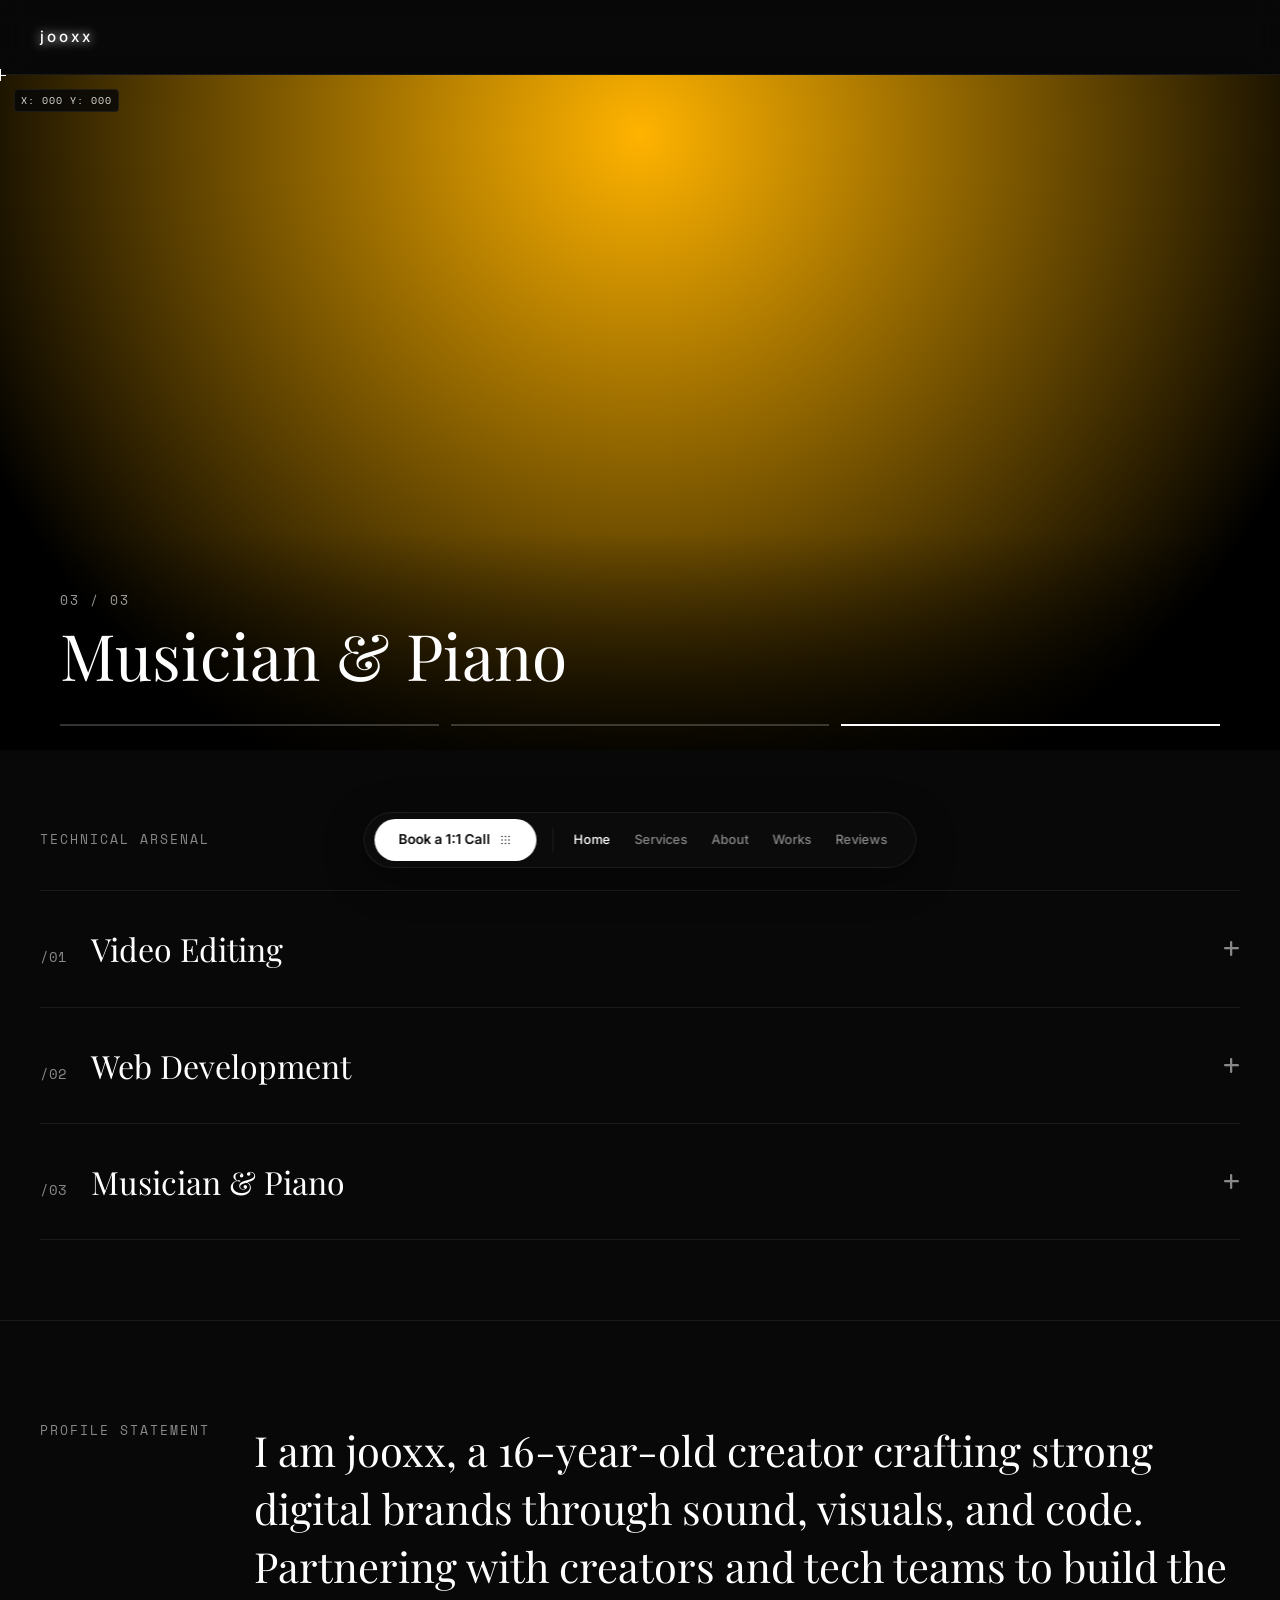
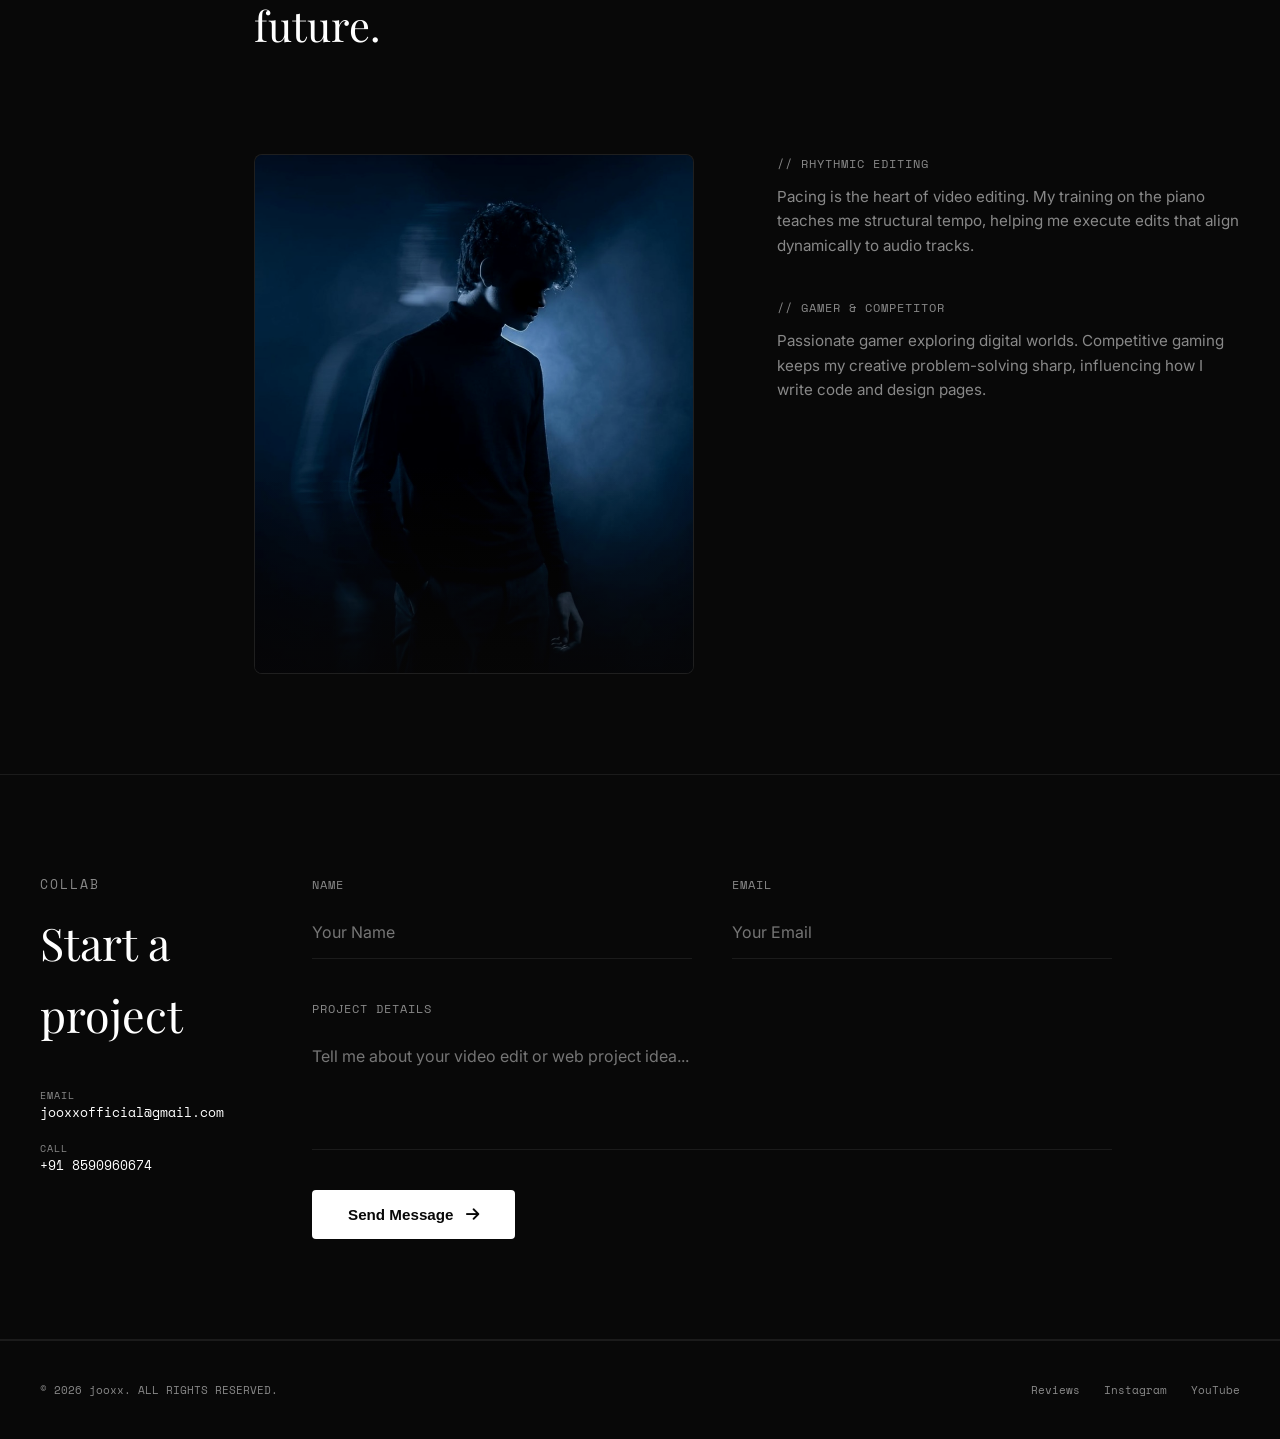
==== index.html @ a8be3b32 "feat: create reviews page with clean editorial typography layout and link it in navigation dock and " ====
<!DOCTYPE html>
<html lang="en">
<head>
    <meta charset="UTF-8">
    <meta name="viewport" content="width=device-width, initial-scale=1.0">
    <title>jooxx — Official Portfolio</title>
    <meta name="description" content="Official portfolio of jooxx, a 16-year-old creator specializing in video editing, website engineering, and classical piano.">
    <!-- Google Fonts: Playfair Display (Serif) & Space Mono (Monospace) & Inter (Sans-Serif) -->
    <link rel="preconnect" href="https://fonts.googleapis.com">
    <link rel="preconnect" href="https://fonts.gstatic.com" crossorigin>
    <link href="https://fonts.googleapis.com/css2?family=Inter:wght@300;400;500;600&family=Playfair+Display:ital,wght@0,400;0,600;1,400&family=Space+Mono:wght@400;700&display=swap" rel="stylesheet">
    <!-- FontAwesome Icons -->
    <link rel="stylesheet" href="https://cdnjs.cloudflare.com/ajax/libs/font-awesome/6.4.0/css/all.min.css">
    <!-- Custom CSS -->
    <link rel="stylesheet" href="style.css">
    <!-- Favicon -->
    <link rel="icon" type="image/jpeg" href="favicon.jpg">
</head>
<body>

    <!-- Minimal Studio Preloader -->
    <div class="preloader" id="preloader">
        <div class="preloader-content">
            <span class="preloader-logo">jooxx</span>
            <div class="preloader-bar"><div class="preloader-bar-fill"></div></div>
            <span class="preloader-meta">SOUND, VISUALS & CODE ©2026</span>
        </div>
    </div>

    <!-- Custom Coordinate Crosshair Cursor -->
    <div class="cursor-crosshair" id="cursor-crosshair"></div>
    <div class="cursor-coords-badge" id="cursor-coords">X: 000 Y: 000</div>

    <!-- Page Transition Overlay -->
    <div class="page-transition-overlay slide-out" id="transition-overlay"></div>

    <!-- Top Minimal Navigation -->
    <header class="studio-header">
        <div class="header-inner">
            <a href="#" class="logo-link">
                <span class="logo-text logo-glow">jooxx</span>
            </a>
        </div>
    </header>

    <!-- Main Editorial Layout -->
    <main class="studio-main">
        
        <section id="hero" class="hero-showcase">
            <!-- Active Slide Track -->
            <div class="slides-container">
                
                <!-- Slide 1 -->
                <div class="slide active" data-slide="0">
                    <div class="slide-visual visual-bg-1"></div>
                    <div class="slide-details">
                        <span class="slide-number">01 / 03</span>
                        <a href="projects/" class="slide-title-link transition-link">
                            <h2 class="slide-title">Video Editing</h2>
                        </a>
                    </div>
                </div>

                <!-- Slide 2 -->
                <div class="slide" data-slide="1">
                    <div class="slide-visual visual-bg-2"></div>
                    <div class="slide-details">
                        <span class="slide-number">02 / 03</span>
                        <a href="projects/" class="slide-title-link transition-link">
                            <h2 class="slide-title">Web Development</h2>
                        </a>
                    </div>
                </div>

                <!-- Slide 3 -->
                <div class="slide" data-slide="2">
                    <div class="slide-visual visual-bg-3"></div>
                    <div class="slide-details">
                        <span class="slide-number">03 / 03</span>
                        <a href="projects/" class="slide-title-link transition-link">
                            <h2 class="slide-title">Musician & Piano</h2>
                        </a>
                    </div>
                </div>

            </div>

            <!-- Slide Progress Indicators (Horizontal Bars at Bottom) -->
            <div class="carousel-indicators">
                <div class="indicator-bar active" data-indicator="0">
                    <div class="progress-fill"></div>
                </div>
                <div class="indicator-bar" data-indicator="1">
                    <div class="progress-fill"></div>
                </div>
                <div class="indicator-bar" data-indicator="2">
                    <div class="progress-fill"></div>
                </div>
            </div>
        </section>

        <!-- Services & Capabilities Section (Outline Grid Style) -->
        <section id="services" class="services-grid-section">
            <div class="grid-container">
                <div class="section-label">Technical Arsenal</div>
                
                <!-- Row 1 -->
                <div class="grid-row" data-expand="video">
                    <div class="row-header">
                        <div class="row-title">
                            <span class="row-index">/01</span>
                            <h3>Video Editing</h3>
                        </div>
                        <span class="row-indicator"><i class="fa-solid fa-plus"></i></span>
                    </div>
                    <div class="row-content">
                        <div class="content-inner">
                            <p class="row-description">Expert editor focusing on cinematic storytelling, visual precision, and fluid flow. With over 1+ years of post-production experience, I have successfully crafted and edited over 50 videos.</p>
                            <div class="tags-row">
                                <span class="service-tag">1+ Year Exp</span>
                                <span class="service-tag">50+ Videos Edited</span>
                                <span class="service-tag">Cinematic Pacing</span>
                                <span class="service-tag">Color Grading</span>
                                <span class="service-tag">Sound FX & Design</span>
                                <span class="service-tag">DaVinci Resolve / Premiere</span>
                            </div>
                        </div>
                    </div>
                </div>

                <!-- Row 2 -->
                <div class="grid-row" data-expand="web">
                    <div class="row-header">
                        <div class="row-title">
                            <span class="row-index">/02</span>
                            <h3>Web Development</h3>
                        </div>
                        <span class="row-indicator"><i class="fa-solid fa-plus"></i></span>
                    </div>
                    <div class="row-content">
                        <div class="content-inner">
                            <p class="row-description">Building responsive, high-performance web applications. I focus on creating clean structures, fluid CSS layouts, and micro-interactions. Deployed 4 active production websites.</p>
                            <div class="tags-row">
                                <span class="service-tag">4 Websites Built</span>
                                <span class="service-tag">Responsive Layouts</span>
                                <span class="service-tag">UI/UX Prototyping</span>
                            </div>
                        </div>
                    </div>
                </div>

                <!-- Row 3 -->
                <div class="grid-row" data-expand="piano">
                    <div class="row-header">
                        <div class="row-title">
                            <span class="row-index">/03</span>
                            <h3>Musician & Piano</h3>
                        </div>
                        <span class="row-indicator"><i class="fa-solid fa-plus"></i></span>
                    </div>
                    <div class="row-content">
                        <div class="content-inner">
                            <p class="row-description">Composer, pianist, and sound designer creating immersive auditory landscapes. I have composed over 8 tracks, exploring how tempo and harmonic intervals shape visual cuts.</p>
                            <div class="tags-row">
                                <span class="service-tag">Pianist</span>
                                <span class="service-tag">8 Tracks Composed</span>
                                <span class="service-tag">Sound Design</span>
                                <span class="service-tag">Harmonic Tempo</span>
                                <span class="service-tag">Rhythmic Flow</span>
                            </div>
                        </div>
                    </div>
                </div>

            </div>
        </section>

        <!-- About Section (Asymmetric Minimal Layout) -->
        <section id="about" class="about-editorial-section">
            <div class="about-container">
                <div class="about-label">Profile Statement</div>
                <div class="about-main-text">
                    <p class="editorial-statement">
                        I am jooxx, a 16-year-old creator crafting strong digital brands through sound, visuals, and code. Partnering with creators and tech teams to build the future.
                    </p>
                </div>
                <div class="about-sub-grid">
                    <div class="sub-col">
                        <div class="about-photo-frame">
                            <div class="about-photo-overlay"></div>
                            <img src="me.jpg" alt="jooxx" class="about-photo">
                        </div>
                    </div>
                    <div class="sub-col about-details-col">
                        <div>
                            <span class="mono-label">// Rhythmic Editing</span>
                            <p>Pacing is the heart of video editing. My training on the piano teaches me structural tempo, helping me execute edits that align dynamically to audio tracks.</p>
                        </div>
                        <div style="margin-top: 40px;">
                            <span class="mono-label">// Gamer & Competitor</span>
                            <p>Passionate gamer exploring digital worlds. Competitive gaming keeps my creative problem-solving sharp, influencing how I write code and design pages.</p>
                        </div>
                    </div>
                </div>
            </div>
        </section>

        <!-- Contact Section -->
        <section id="contact" class="contact-editorial-section">
            <div class="contact-container">
                <div class="contact-header-layout">
                    <span class="contact-label">Collab</span>
                    <h2>Start a project</h2>
                    <div class="contact-meta-list" style="margin-top: 24px; display: flex; flex-direction: column; gap: 16px; font-family: var(--font-mono); font-size: 0.8rem; color: var(--text-muted);">
                        <div>
                            <span style="display: block; font-size: 0.65rem; text-transform: uppercase; letter-spacing: 1px;">Email</span>
                            <a href="mailto:jooxxofficial@gmail.com" class="footer-link" style="color: var(--text-color);">jooxxofficial@gmail.com</a>
                        </div>
                        <div>
                            <span style="display: block; font-size: 0.65rem; text-transform: uppercase; letter-spacing: 1px;">Call</span>
                            <a href="tel:+918590960674" class="footer-link" style="color: var(--text-color);">+91 8590960674</a>
                        </div>
                    </div>
                </div>
                
                <!-- Hidden Iframe to target collab form submit -->
                <iframe name="hidden_collab_iframe" id="hidden_collab_iframe" style="display:none;" onload="if(collab_submitted) { handleCollabSuccess(); }"></iframe>

                <form id="studio-connect-form" 
                      action="https://docs.google.com/forms/d/e/1FAIpQLSfJL3dYq66mVWLz3n3A3taRNccIHS3jzWIvYAByEgkHhkynGw/formResponse" 
                      method="POST" 
                      target="hidden_collab_iframe" 
                      onsubmit="collab_submitted=true;"
                      class="studio-form">
                    <div class="form-grid">
                        <div class="form-group">
                            <label for="user-name" class="mono-label">Name</label>
                            <input type="text" id="user-name" name="entry.1844207338" class="studio-input" placeholder="Your Name" required>
                        </div>
                        <div class="form-group">
                            <label for="user-email" class="mono-label">Email</label>
                            <input type="email" id="user-email" name="entry.685955476" class="studio-input" placeholder="Your Email" required>
                        </div>
                    </div>
                    <div class="form-group margin-top-large">
                        <label for="user-message" class="mono-label">Project Details</label>
                        <textarea id="user-message" name="entry.479589735" class="studio-textarea" placeholder="Tell me about your video edit or web project idea..." required></textarea>
                    </div>
                    
                    <div class="submit-row">
                        <button type="submit" class="btn-studio-submit" id="submit-btn">
                            Send Message <i class="fa-solid fa-arrow-right icon-right"></i>
                        </button>
                        <div class="form-status" id="form-status"></div>
                    </div>
                </form>
            </div>
        </section>

    </main>

    <!-- Floating Bottom Navigation Pill Dock (Desktop) -->
    <div class="floating-dock-container desktop-only">
        <div class="floating-dock">
            <a href="booking/" class="dock-action-btn transition-link group">
                <span class="dock-btn-text">Book a 1:1 Call</span>
                <!-- Interactive Dot Matrix Grid Icon -->
                <svg class="dot-matrix-icon" viewBox="0 0 100 100" fill="none" xmlns="http://www.w3.org/2000/svg">
                    <g id="dot-matrix-group">
                        <rect x="20" y="20" width="10" height="10" rx="5" class="matrix-dot" style="--i:0"></rect>
                        <rect x="45" y="20" width="10" height="10" rx="5" class="matrix-dot" style="--i:1"></rect>
                        <rect x="70" y="20" width="10" height="10" rx="5" class="matrix-dot" style="--i:2"></rect>
                        
                        <rect x="20" y="45" width="10" height="10" rx="5" class="matrix-dot" style="--i:3"></rect>
                        <rect x="45" y="45" width="10" height="10" rx="5" class="matrix-dot" style="--i:4"></rect>
                        <rect x="70" y="45" width="10" height="10" rx="5" class="matrix-dot" style="--i:5"></rect>
                        
                        <rect x="20" y="70" width="10" height="10" rx="5" class="matrix-dot" style="--i:6"></rect>
                        <rect x="45" y="70" width="10" height="10" rx="5" class="matrix-dot" style="--i:7"></rect>
                        <rect x="70" y="70" width="10" height="10" rx="5" class="matrix-dot" style="--i:8"></rect>
                    </g>
                </svg>
            </a>
            <div class="dock-separator"></div>
            <nav class="dock-nav">
                <a href="#hero" class="dock-link active">Home</a>
                <a href="#services" class="dock-link">Services</a>
                <a href="#about" class="dock-link">About</a>
                <a href="projects/" class="dock-link transition-link">Works</a>
                <a href="reviews/" class="dock-link transition-link">Reviews</a>
            </nav>
        </div>
    </div>

    <!-- Floating Bottom Navigation Tab Bar (Mobile) -->
    <div class="mobile-dock-container mobile-only">
        <div class="mobile-dock">
            <a href="#hero" class="mobile-dock-link active">
                <i class="fa-solid fa-house"></i>
                <span>Home</span>
            </a>
            <a href="#services" class="mobile-dock-link">
                <i class="fa-solid fa-briefcase"></i>
                <span>Services</span>
            </a>
            <a href="booking/" class="mobile-dock-action-btn transition-link">
                <div class="action-icon-circle">
                    <i class="fa-solid fa-calendar-check"></i>
                </div>
            </a>
            <a href="#about" class="mobile-dock-link">
                <i class="fa-solid fa-user"></i>
                <span>About</span>
            </a>
            <a href="projects/" class="mobile-dock-link transition-link">
                <i class="fa-solid fa-folder-open"></i>
                <span>Works</span>
            </a>
        </div>
    </div>

    <!-- Studio Footer -->
    <footer class="studio-footer">
        <div class="footer-inner">
            <span class="footer-copy">© 2026 jooxx. ALL RIGHTS RESERVED.</span>
            <div class="footer-links">
                <a href="reviews/" class="footer-link transition-link">Reviews</a>
                <a href="https://www.instagram.com/captain_jooxx" target="_blank" class="footer-link">Instagram</a>
                <a href="https://www.youtube.com/@CaptainJOOXX/featured" target="_blank" class="footer-link">YouTube</a>
            </div>
        </div>
    </footer>

    <!-- Custom JS -->
    <script src="script.js"></script>
</body>
</html>
---- style.css ----
/* ==========================================================================
   Lesse Studio Aesthetic Stylesheet (Minimalist Editorial & Stark Contrast)
   ========================================================================== */

/* Typography & Base Theme Tokens */
:root {
    --bg-color: #080808;
    --text-color: #ffffff;
    --text-muted: #888888;
    --border-color: rgba(255, 255, 255, 0.08);
    --dot-color: #ffffff;
    
    --font-serif: 'Playfair Display', serif;
    --font-mono: 'Space Mono', monospace;
    --font-sans: 'Inter', sans-serif;
    
    --transition-editorial: all 0.8s cubic-bezier(0.16, 1, 0.3, 1);
    --transition-fast: all 0.3s cubic-bezier(0.16, 1, 0.3, 1);
    
    --fill-color: #ffffff;
}

/* Light Theme Variables */
.light-mode {
    --bg-color: #ebebeb;
    --text-color: #121212;
    --text-muted: #666666;
    --border-color: rgba(0, 0, 0, 0.08);
    --dot-color: #121212;
    --fill-color: #121212;
}

/* Reset & Defaults */
* {
    margin: 0;
    padding: 0;
    box-sizing: border-box;
    cursor: none; /* Hide default cursor to enable coordinates cursor */
}

a {
    text-decoration: none;
    color: inherit;
}

html {
    scroll-behavior: smooth;
    font-size: 16px;
    background-color: var(--bg-color);
    color: var(--text-color);
    font-family: var(--font-sans);
    transition: background-color 0.8s cubic-bezier(0.16, 1, 0.3, 1), 
                color 0.8s cubic-bezier(0.16, 1, 0.3, 1);
}

body {
    overflow-x: hidden;
    line-height: 1.6;
}

/* Selection */
::selection {
    background-color: var(--text-color);
    color: var(--bg-color);
}

/* Custom Scrollbar */
::-webkit-scrollbar {
    width: 4px;
}
::-webkit-scrollbar-track {
    background: var(--bg-color);
}
::-webkit-scrollbar-thumb {
    background: var(--text-muted);
}

/* Minimal Preloader */
.preloader {
    position: fixed;
    top: 0;
    left: 0;
    width: 100vw;
    height: 100vh;
    background-color: #080808;
    color: #ffffff;
    z-index: 9999;
    display: flex;
    justify-content: center;
    align-items: center;
    transition: opacity 0.8s cubic-bezier(0.16, 1, 0.3, 1);
}

.preloader.fade-out {
    opacity: 0;
    pointer-events: none;
}

.preloader-content {
    display: flex;
    flex-direction: column;
    align-items: center;
    gap: 16px;
    width: 250px;
}

.preloader-logo {
    font-family: var(--font-sans);
    font-weight: 500;
    letter-spacing: 3px;
    font-size: 0.95rem;
}

.preloader-bar {
    width: 100%;
    height: 1px;
    background: rgba(255, 255, 255, 0.1);
    position: relative;
    overflow: hidden;
}

.preloader-bar-fill {
    position: absolute;
    top: 0;
    left: 0;
    height: 100%;
    width: 0%;
    background-color: #ffffff;
    animation: fillLoader 1.5s forwards cubic-bezier(0.16, 1, 0.3, 1);
}

.preloader-meta {
    font-family: var(--font-mono);
    font-size: 0.65rem;
    color: #555555;
    letter-spacing: 1px;
}

@keyframes fillLoader {
    to { width: 100%; }
}

/* Custom Coordinates Crosshair Cursor */
.cursor-crosshair {
    width: 12px;
    height: 12px;
    position: fixed;
    pointer-events: none;
    z-index: 10000;
    transform: translate(-50%, -50%);
}

.cursor-crosshair::before, .cursor-crosshair::after {
    content: '';
    position: absolute;
    background-color: var(--text-color);
}

.cursor-crosshair::before {
    top: 50%;
    left: 0;
    width: 100%;
    height: 1px;
}

.cursor-crosshair::after {
    left: 50%;
    top: 0;
    height: 100%;
    width: 1px;
}

.cursor-coords-badge {
    position: fixed;
    pointer-events: none;
    z-index: 10000;
    font-family: var(--font-mono);
    font-size: 0.65rem;
    color: var(--text-color);
    letter-spacing: 1px;
    transform: translate(14px, 14px);
    background-color: var(--bg-color);
    padding: 2px 6px;
    border: 1px solid var(--border-color);
    border-radius: 4px;
    opacity: 0.85;
}

/* Page Transition Overlay */
.page-transition-overlay {
    position: fixed;
    top: 0;
    left: 0;
    width: 100vw;
    height: 100vh;
    background-color: #080808;
    z-index: 9999;
    transform: translateY(100%);
    pointer-events: none;
    transition: transform 0.6s cubic-bezier(0.76, 0, 0.24, 1);
}

.page-transition-overlay.active {
    transform: translateY(0);
    pointer-events: auto;
}

.page-transition-overlay.slide-out {
    animation: pageSlideOut 0.8s cubic-bezier(0.76, 0, 0.24, 1) forwards;
}

@keyframes pageSlideOut {
    0% { transform: translateY(0); }
    100% { transform: translateY(-100%); }
}

/* Header Styling */
.studio-header {
    position: fixed;
    top: 0;
    left: 0;
    width: 100%;
    z-index: 500;
    border-bottom: 1px solid var(--border-color);
    background-color: rgba(var(--bg-color), 0.8);
    backdrop-filter: blur(12px);
    -webkit-backdrop-filter: blur(12px);
}

.header-inner {
    max-width: 1400px;
    margin: 0 auto;
    padding: 24px 40px;
    display: flex;
    justify-content: space-between;
    align-items: center;
}

.logo-text {
    font-family: var(--font-sans);
    font-weight: 500;
    letter-spacing: 3px;
    font-size: 0.95rem;
}

.logo-glow {
    color: #ffffff !important;
    text-shadow: 0 0 10px rgba(255, 255, 255, 0.9),
                 0 0 20px rgba(255, 255, 255, 0.4);
    text-transform: lowercase;
}

.header-meta {
    display: flex;
    align-items: center;
    gap: 32px;
    font-family: var(--font-mono);
    font-size: 0.75rem;
    color: var(--text-muted);
}

.theme-toggle-btn {
    background: none;
    border: 1px solid var(--border-color);
    padding: 6px 14px;
    border-radius: 20px;
    color: var(--text-color);
    font-family: var(--font-mono);
    font-size: 0.7rem;
    font-weight: 700;
    letter-spacing: 1px;
    transition: var(--transition-fast);
}

.theme-toggle-btn:hover {
    background-color: var(--text-color);
    color: var(--bg-color);
}

/* Studio Main Layout */
.studio-main {
    width: 100%;
    margin-top: 75px;
}

/* Hero Showcase Carousel */
.hero-showcase {
    width: 100vw;
    height: 75vh;
    position: relative;
    overflow: hidden;
    background-color: #000;
}

.slides-container {
    width: 100%;
    height: 100%;
    position: relative;
}

.slide {
    position: absolute;
    top: 0;
    left: 0;
    width: 100%;
    height: 100%;
    opacity: 0;
    pointer-events: none;
    transition: opacity 1.2s cubic-bezier(0.16, 1, 0.3, 1);
    display: flex;
    flex-direction: column;
    justify-content: flex-end;
}

.slide.active {
    opacity: 1;
    pointer-events: auto;
}

.slide-visual {
    position: absolute;
    top: 0;
    left: 0;
    width: 100%;
    height: 100%;
    background-size: cover;
    background-position: center;
    z-index: 1;
    transition: transform 1.8s cubic-bezier(0.16, 1, 0.3, 1);
}

.slide.active .slide-visual {
    transform: scale(1.03);
}

/* Mesh Gradients mimicking high-end editor pages */
.visual-bg-1 { background: radial-gradient(circle at 80% 20%, #4c00ff 0%, #000000 80%), radial-gradient(circle at 20% 80%, #ff0055 0%, #000000 70%); }
.visual-bg-2 { background: radial-gradient(circle at 10% 10%, #00d2ff 0%, #000000 75%), radial-gradient(circle at 90% 90%, #000428 0%, #000000 80%); }
.visual-bg-3 { background: radial-gradient(circle at 50% 10%, #ffb300 0%, #000000 80%), radial-gradient(circle at 80% 80%, #6e0000 0%, #000000 70%); }

.slide-details {
    position: relative;
    z-index: 5;
    padding: 60px;
    background: linear-gradient(to top, rgba(0,0,0,0.8) 0%, transparent 100%);
    width: 100%;
}

.slide-number {
    font-family: var(--font-mono);
    font-size: 0.8rem;
    color: rgba(255, 255, 255, 0.6);
    letter-spacing: 2px;
    display: block;
    margin-bottom: 8px;
}

.slide-title {
    font-family: var(--font-serif);
    font-size: 4rem;
    font-weight: 400;
    color: #ffffff;
    line-height: 1.1;
    display: inline-block;
    transition: transform 0.4s cubic-bezier(0.16, 1, 0.3, 1);
}

.slide-title-link:hover .slide-title {
    transform: translateX(12px);
}

/* Carousel Indicator Bars */
.carousel-indicators {
    position: absolute;
    bottom: 24px;
    left: 60px;
    right: 60px;
    z-index: 10;
    display: flex;
    gap: 12px;
}

.indicator-bar {
    flex: 1;
    height: 2px;
    background-color: rgba(255, 255, 255, 0.2);
    position: relative;
    overflow: hidden;
}

.indicator-bar .progress-fill {
    position: absolute;
    top: 0;
    left: 0;
    height: 100%;
    width: 0%;
    background-color: #ffffff;
}

.indicator-bar.active .progress-fill {
    animation: indicatorFill 7s linear forwards;
}

@keyframes indicatorFill {
    from { width: 0%; }
    to { width: 100%; }
}

/* Outlined Services Grid */
.services-grid-section {
    border-bottom: 1px solid var(--border-color);
}

.grid-container {
    max-width: 1400px;
    margin: 0 auto;
    padding: 80px 40px;
}

.section-label {
    font-family: var(--font-mono);
    font-size: 0.8rem;
    text-transform: uppercase;
    color: var(--text-muted);
    letter-spacing: 2px;
    margin-bottom: 40px;
}

.grid-row {
    border-top: 1px solid var(--border-color);
    transition: var(--transition-editorial);
}

.grid-row:last-child {
    border-bottom: 1px solid var(--border-color);
}

.row-header {
    display: flex;
    justify-content: space-between;
    align-items: center;
    padding: 32px 0;
}

.row-title {
    display: flex;
    align-items: baseline;
    gap: 24px;
}

.row-index {
    font-family: var(--font-mono);
    font-size: 0.85rem;
    color: var(--text-muted);
}

.grid-row h3 {
    font-family: var(--font-serif);
    font-size: 2rem;
    font-weight: 400;
}

.row-indicator {
    font-size: 1.15rem;
    color: var(--text-muted);
    transition: var(--transition-fast);
}

.grid-row.expanded .row-indicator {
    transform: rotate(45deg);
}

/* Collapsible Row Content */
.row-content {
    max-height: 0px;
    overflow: hidden;
    opacity: 0;
    transition: max-height 0.6s cubic-bezier(0.76, 0, 0.24, 1), opacity 0.6s cubic-bezier(0.76, 0, 0.24, 1);
}

.grid-row.expanded .row-content {
    opacity: 1;
}

.content-inner {
    padding-bottom: 36px;
    padding-left: 56px;
    display: flex;
    flex-direction: column;
    gap: 20px;
    max-width: 800px;
}

.row-description {
    font-size: 1.05rem;
    color: var(--text-muted);
    line-height: 1.6;
}

.tags-row {
    display: flex;
    flex-wrap: wrap;
    gap: 12px;
}

.service-tag {
    background-color: var(--border-color);
    border: 1px solid var(--border-color);
    padding: 6px 14px;
    border-radius: 20px;
    font-size: 0.8rem;
    font-weight: 500;
    color: var(--text-color);
}

/* About Editorial Section */
.about-editorial-section {
    border-bottom: 1px solid var(--border-color);
    background-color: rgba(var(--bg-color), 0.5);
}

.about-container {
    max-width: 1400px;
    margin: 0 auto;
    padding: 100px 40px;
    display: grid;
    grid-template-columns: 0.3fr 1.7fr;
    gap: 40px;
}

.about-label {
    font-family: var(--font-mono);
    font-size: 0.8rem;
    text-transform: uppercase;
    color: var(--text-muted);
    letter-spacing: 2px;
}

.about-main-text {
    grid-column: 2;
}

.editorial-statement {
    font-family: var(--font-serif);
    font-size: 2.6rem;
    line-height: 1.4;
    color: var(--text-color);
    margin-bottom: 60px;
    max-width: 1000px;
}

.about-sub-grid {
    grid-column: 2;
    display: grid;
    grid-template-columns: 1fr 1fr;
    gap: 60px;
}

.mono-label {
    font-family: var(--font-mono);
    font-size: 0.75rem;
    color: var(--text-muted);
    display: block;
    margin-bottom: 12px;
    text-transform: uppercase;
    letter-spacing: 1px;
}

.sub-col p {
    color: var(--text-muted);
    font-size: 0.95rem;
    line-height: 1.6;
}

/* About Photo Styling */
.about-photo-frame {
    position: relative;
    width: 100%;
    max-width: 440px;
    height: 520px;
    border: 1px solid var(--border-color);
    border-radius: 8px;
    overflow: hidden;
    background-color: #0c0c0c;
    transition: var(--transition-editorial);
}

.about-photo-frame:hover {
    border-color: var(--text-color);
}

.about-photo {
    width: 100%;
    height: 100%;
    object-fit: cover;
    object-position: center;
    filter: brightness(0.85) contrast(1.05) saturate(0.95);
    transition: transform 1.2s cubic-bezier(0.16, 1, 0.3, 1), filter 1.2s cubic-bezier(0.16, 1, 0.3, 1);
}

.about-photo-frame:hover .about-photo {
    transform: scale(1.03);
    filter: brightness(1) contrast(1.1) saturate(1.05);
}

.about-photo-overlay {
    position: absolute;
    top: 0;
    left: 0;
    width: 100%;
    height: 100%;
    background: linear-gradient(to top, rgba(8, 8, 8, 0.7) 0%, transparent 40%);
    pointer-events: none;
    z-index: 2;
}

/* Contact Editorial Section */
.contact-editorial-section {
    border-bottom: 1px solid var(--border-color);
}

.contact-container {
    max-width: 1400px;
    margin: 0 auto;
    padding: 100px 40px;
    display: grid;
    grid-template-columns: 0.4fr 1.6fr;
    gap: 40px;
}

.contact-header-layout {
    display: flex;
    flex-direction: column;
    gap: 12px;
}

.contact-label {
    font-family: var(--font-mono);
    font-size: 0.8rem;
    text-transform: uppercase;
    color: var(--text-muted);
    letter-spacing: 2px;
}

.contact-header-layout h2 {
    font-family: var(--font-serif);
    font-size: 2.8rem;
    font-weight: 400;
}

.studio-form {
    grid-column: 2;
    max-width: 800px;
    width: 100%;
}

.form-grid {
    display: grid;
    grid-template-columns: 1fr 1fr;
    gap: 40px;
}

.form-group {
    display: flex;
    flex-direction: column;
}

.margin-top-large {
    margin-top: 40px;
}

.studio-input, .studio-textarea {
    background: none;
    border: none;
    border-bottom: 1px solid var(--border-color);
    padding: 16px 0;
    color: var(--text-color);
    font-family: var(--font-sans);
    font-size: 1rem;
    transition: var(--transition-fast);
}

.studio-input:focus, .studio-textarea:focus {
    outline: none;
    border-bottom-color: var(--text-color);
}

.studio-textarea {
    min-height: 120px;
    resize: none;
}

.submit-row {
    margin-top: 40px;
    display: flex;
    align-items: center;
    gap: 24px;
}

.btn-studio-submit {
    background: var(--text-color);
    color: var(--bg-color);
    border: none;
    padding: 16px 36px;
    font-size: 0.95rem;
    font-weight: 600;
    border-radius: 4px;
    display: inline-flex;
    align-items: center;
    gap: 12px;
    transition: var(--transition-fast);
}

.btn-studio-submit:hover {
    opacity: 0.85;
}

.form-status {
    font-family: var(--font-mono);
    font-size: 0.75rem;
    font-weight: 600;
}

.form-status.success { color: var(--text-color); }
.form-status.error { color: var(--text-muted); }

/* Floating Bottom Navigation Pill Dock */
.floating-dock-container {
    position: fixed;
    bottom: 32px;
    left: 50%;
    transform: translateX(-50%);
    z-index: 1000;
}

.floating-dock {
    background-color: rgba(18, 18, 18, 0.4);
    border: 1px solid rgba(255, 255, 255, 0.08);
    backdrop-filter: blur(20px);
    -webkit-backdrop-filter: blur(20px);
    border-radius: 40px;
    padding: 6px 10px;
    display: flex;
    align-items: center;
    gap: 16px;
    box-shadow: 0 10px 40px rgba(0, 0, 0, 0.4);
    transition: var(--transition-editorial);
}

.light-mode .floating-dock {
    background-color: rgba(235, 235, 235, 0.4);
    border-color: rgba(0, 0, 0, 0.08);
    box-shadow: 0 10px 40px rgba(0, 0, 0, 0.08);
}

.dock-action-btn {
    background-color: var(--text-color);
    color: var(--bg-color);
    padding: 10px 24px;
    border-radius: 30px;
    font-size: 0.85rem;
    font-weight: 600;
    display: flex;
    align-items: center;
    gap: 8px;
    transition: var(--transition-fast);
}

.dock-action-btn:hover {
    transform: scale(1.02);
}

.dot-matrix-icon {
    width: 14px;
    height: 14px;
    transition: transform 0.4s ease;
}

.dock-action-btn:hover .dot-matrix-icon {
    transform: translateX(2px);
}

.matrix-dot {
    fill: var(--bg-color);
    transition: transform 0.3s ease;
}

.dock-separator {
    width: 1px;
    height: 24px;
    background-color: var(--border-color);
}

.dock-nav {
    display: flex;
    gap: 16px;
    padding-right: 14px;
}

.dock-link {
    font-size: 0.8rem;
    font-weight: 500;
    color: var(--text-muted);
    padding: 8px 4px;
}

.dock-link:hover, .dock-link.active {
    color: var(--text-color);
}

/* Mobile/Desktop display targets */
.mobile-only {
    display: none !important;
}

.desktop-only {
    display: block !important;
}

@media (max-width: 768px) {
    .desktop-only {
        display: none !important;
    }
    
    .mobile-only {
        display: block !important;
    }
}

/* Mobile Bottom Navigation Tab Bar */
.mobile-dock-container {
    position: fixed;
    bottom: 24px;
    left: 50%;
    transform: translateX(-50%);
    width: calc(100% - 32px);
    max-width: 440px;
    z-index: 1000;
}

.mobile-dock {
    display: flex;
    justify-content: space-between;
    align-items: center;
    background-color: rgba(10, 10, 10, 0.45);
    backdrop-filter: blur(25px);
    -webkit-backdrop-filter: blur(25px);
    border: 1px solid rgba(255, 255, 255, 0.08);
    border-radius: 40px;
    padding: 8px 16px;
    box-shadow: 0 10px 30px rgba(0, 0, 0, 0.6);
}

.mobile-dock-link {
    display: flex;
    flex-direction: column;
    align-items: center;
    gap: 4px;
    color: var(--text-muted);
    text-decoration: none;
    font-size: 0.6rem;
    font-family: var(--font-mono);
    text-transform: uppercase;
    letter-spacing: 0.5px;
    transition: var(--transition-fast);
    flex: 1;
}

.mobile-dock-link i {
    font-size: 1.1rem;
}

.mobile-dock-link:hover, .mobile-dock-link.active {
    color: var(--text-color);
}

.mobile-dock-action-btn {
    display: flex;
    justify-content: center;
    align-items: center;
    flex: 1;
    text-decoration: none;
}

.action-icon-circle {
    width: 44px;
    height: 44px;
    background-color: var(--text-color);
    color: var(--bg-color);
    border-radius: 50%;
    display: flex;
    justify-content: center;
    align-items: center;
    font-size: 1.15rem;
    box-shadow: 0 0 12px rgba(255, 255, 255, 0.2);
    transition: var(--transition-fast);
}

.mobile-dock-action-btn:hover .action-icon-circle {
    transform: scale(1.06);
    box-shadow: 0 0 15px rgba(255, 255, 255, 0.3);
}

/* Studio Footer */
.studio-footer {
    border-top: 1px solid var(--border-color);
}

.footer-inner {
    max-width: 1400px;
    margin: 0 auto;
    padding: 40px;
    display: flex;
    justify-content: space-between;
    align-items: center;
    font-family: var(--font-mono);
    font-size: 0.7rem;
    color: var(--text-muted);
}

.footer-links {
    display: flex;
    gap: 24px;
}

.footer-link:hover {
    color: var(--text-color);
}

/* ==========================================================================
   Responsive Editorial Media Queries
   ========================================================================== */

@media (max-width: 1024px) {
    .about-container, .contact-container {
        grid-template-columns: 1fr;
        gap: 20px;
    }
    
    .about-main-text, .about-sub-grid, .studio-form {
        grid-column: 1;
    }
    
    .editorial-statement {
        font-size: 2rem;
    }
    
    .slide-title {
        font-size: 3rem;
    }
}

@media (max-width: 768px) {
    .header-inner {
        padding: 20px 24px;
    }
    
    .grid-container, .about-container, .contact-container, .footer-inner {
        padding: 60px 24px;
    }
    
    /* Hero Showcase mobile sizing */
    .hero-showcase {
        height: 60vh !important;
    }
    
    .slide-details {
        padding: 24px 20px 100px 20px;
    }
    
    .slide-title {
        font-size: 2.2rem;
    }
    
    /* Sit indicators above the floating mobile dock */
    .carousel-indicators {
        left: 20px;
        right: 20px;
        bottom: 90px;
    }
    
    .grid-row h3 {
        font-size: 1.5rem;
    }
    
    .content-inner {
        padding-left: 20px;
    }
    
    /* Form fields mobile polish */
    .form-grid {
        grid-template-columns: 1fr;
        gap: 24px;
    }
    
    .studio-input, .studio-textarea {
        font-size: 16px !important; /* Prevents auto-zoom on iOS Safari */
    }
    
    .submit-row {
        width: 100%;
        margin-top: 30px;
    }
    
    .btn-studio-submit {
        width: 100%;
        justify-content: center;
    }
    
    /* Profile details alignment */
    .about-sub-grid {
        grid-template-columns: 1fr;
        gap: 40px;
    }
    
    .about-photo-frame {
        height: 420px;
        max-width: 100%;
    }
    
    .about-details-col {
        margin-top: 10px;
    }
    
    .editorial-statement {
        font-size: 1.8rem;
        line-height: 1.4;
        margin-bottom: 40px;
    }
    
    .cursor-crosshair, .cursor-coords-badge {
        display: none !important;
    }
    
    * {
        cursor: auto !important;
    }
}
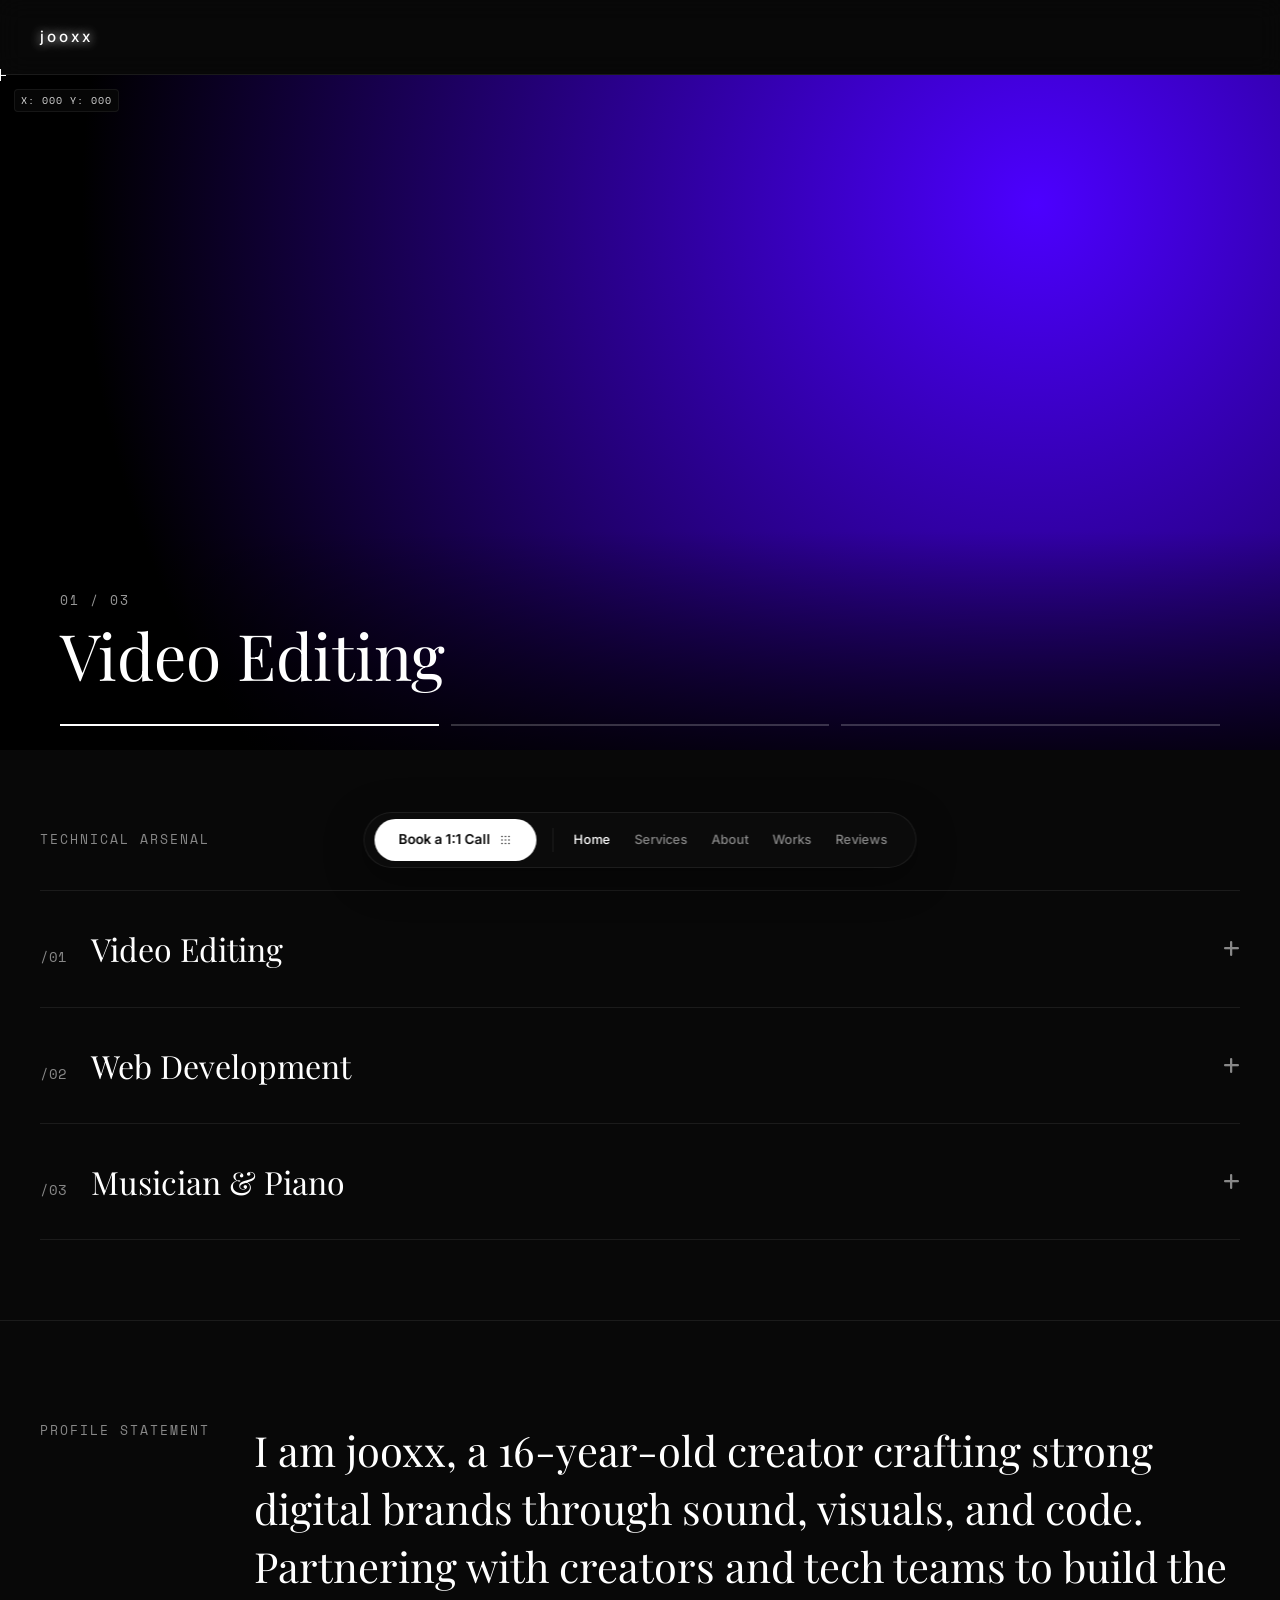
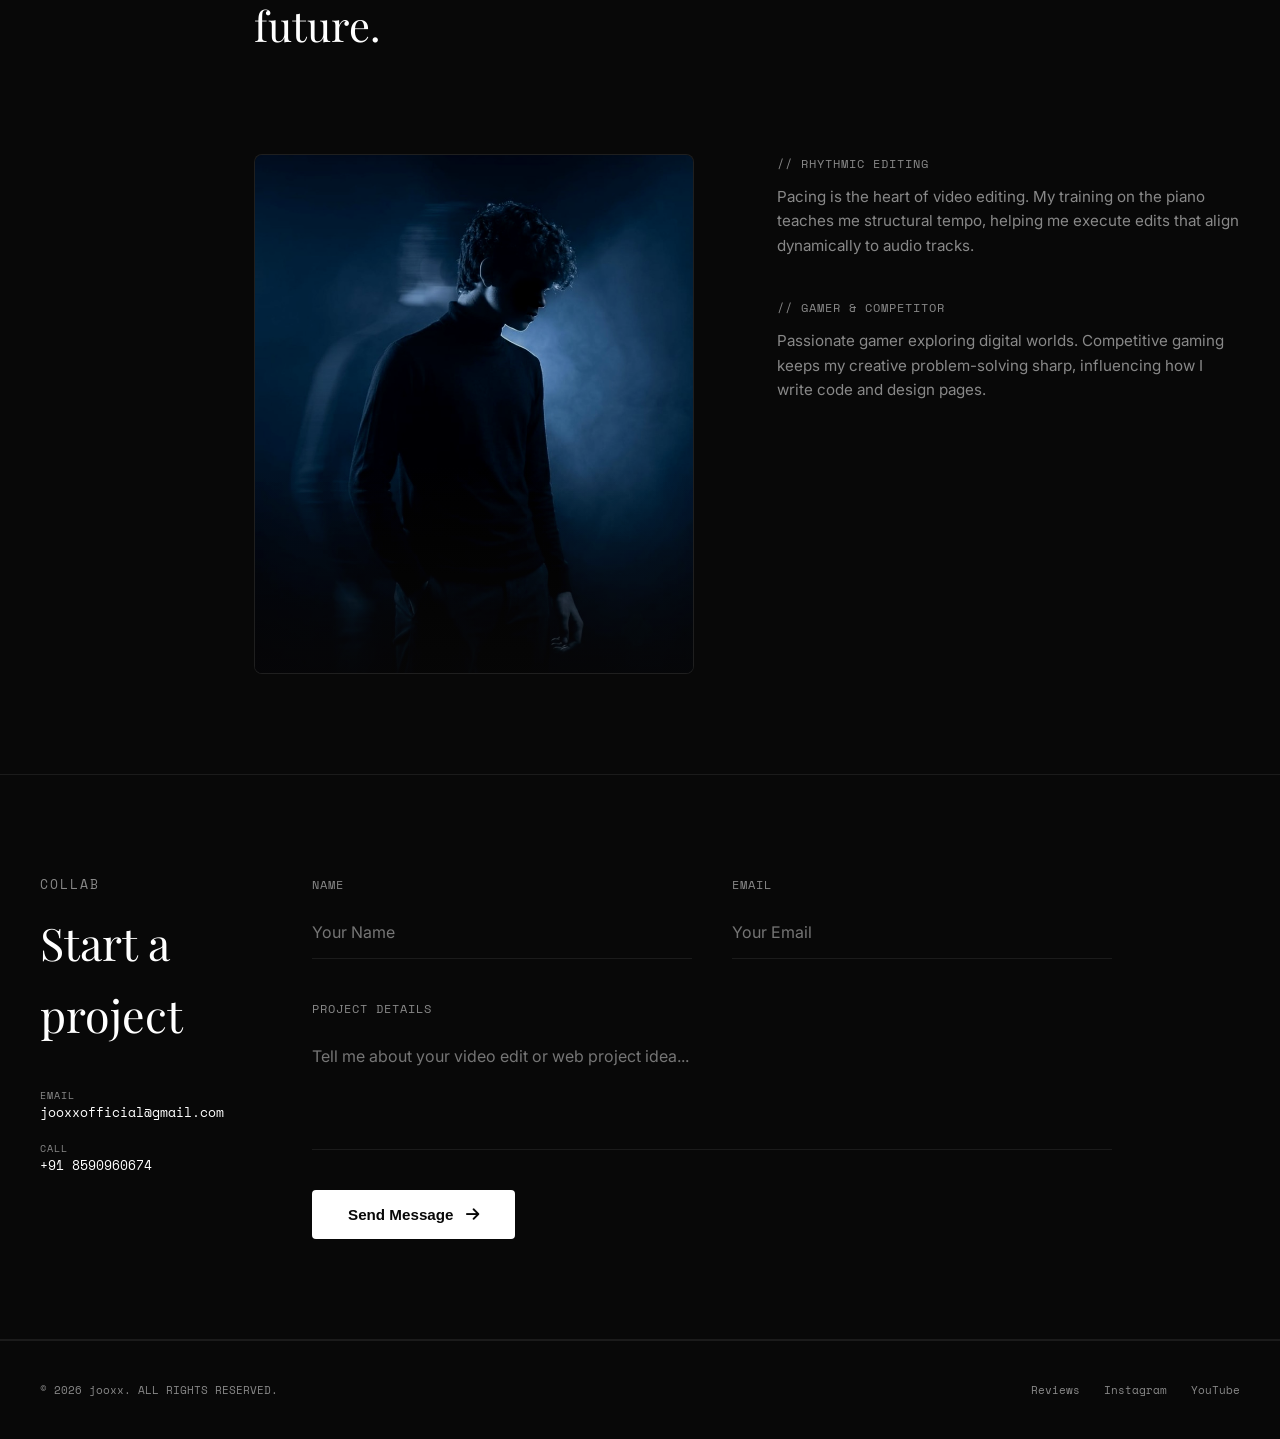
==== commit 97163cb7: "feat: add Reviews page link to bottom mobile navigation dock tab bar" ====
--- a/index.html
+++ b/index.html
@@ -299,9 +299,9 @@
                 <i class="fa-solid fa-house"></i>
                 <span>Home</span>
             </a>
-            <a href="#services" class="mobile-dock-link">
-                <i class="fa-solid fa-briefcase"></i>
-                <span>Services</span>
+            <a href="reviews/" class="mobile-dock-link transition-link">
+                <i class="fa-solid fa-star"></i>
+                <span>Reviews</span>
             </a>
             <a href="booking/" class="mobile-dock-action-btn transition-link">
                 <div class="action-icon-circle">
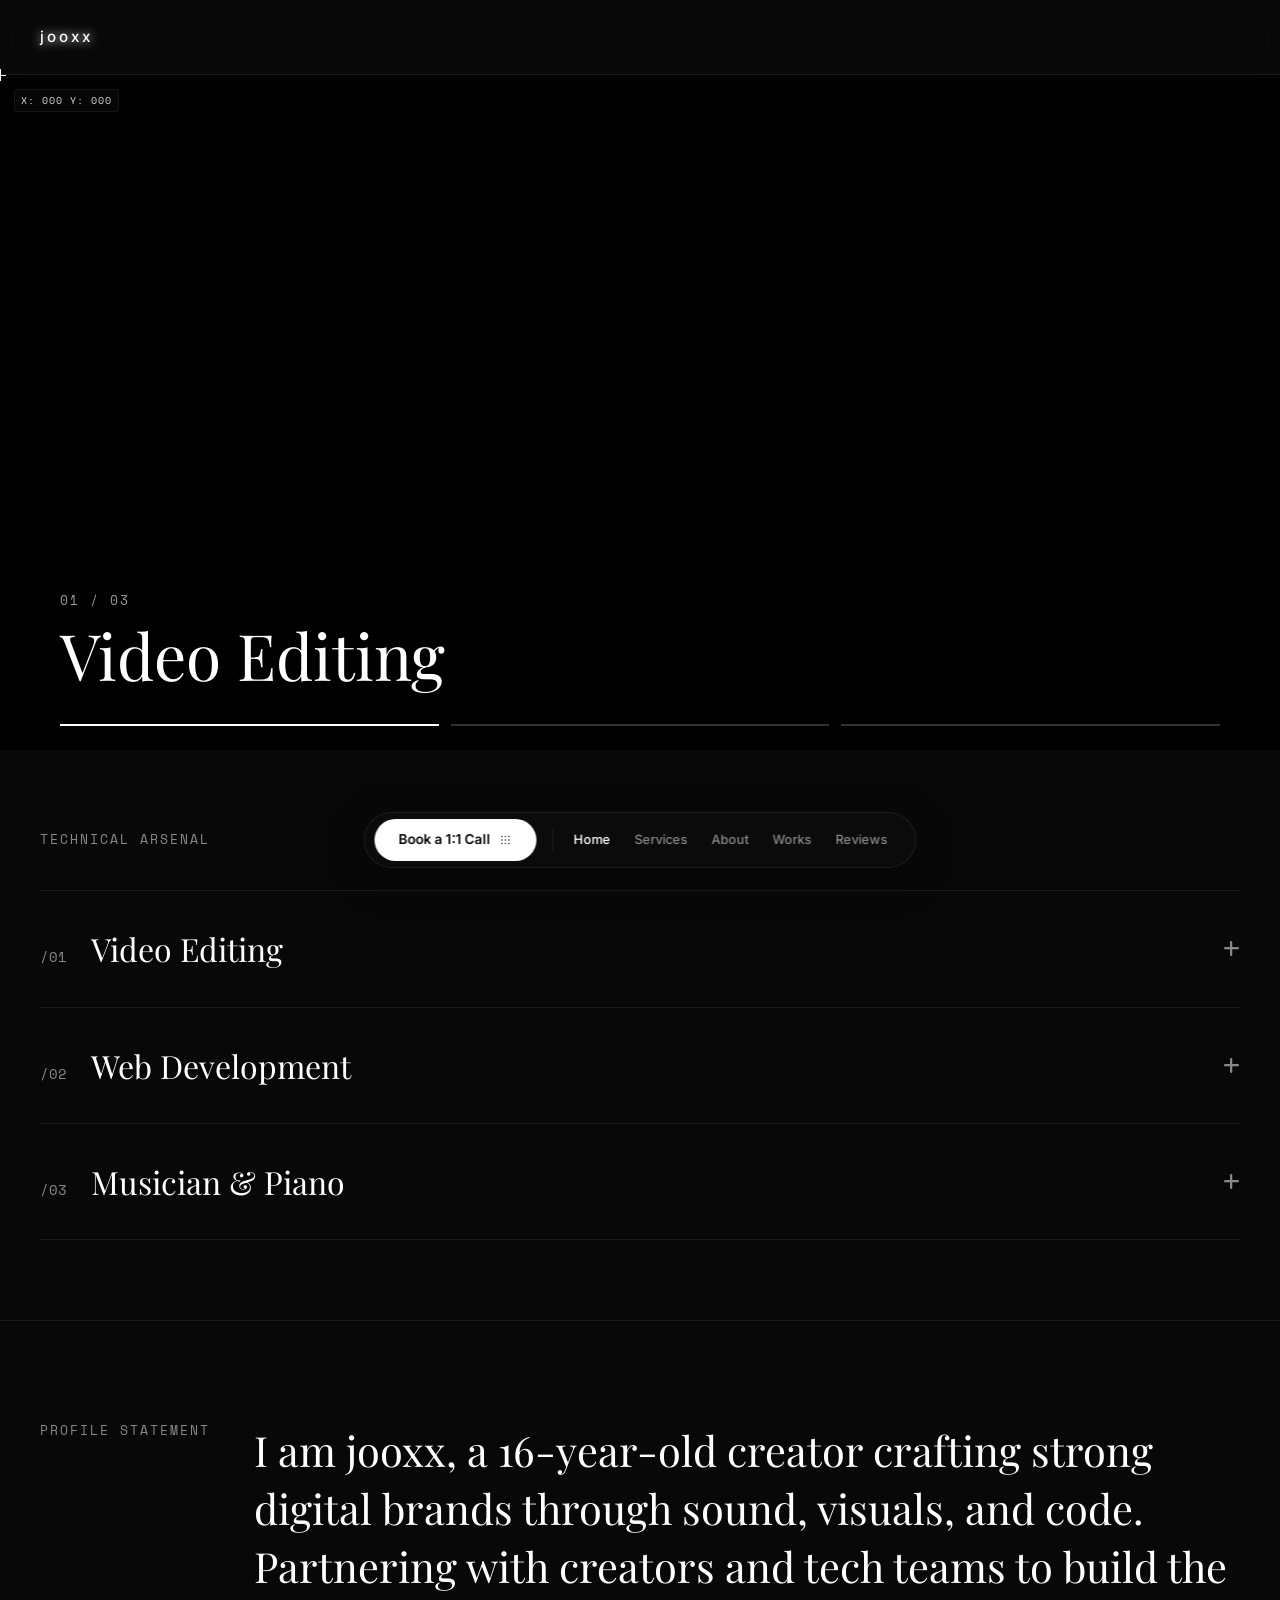
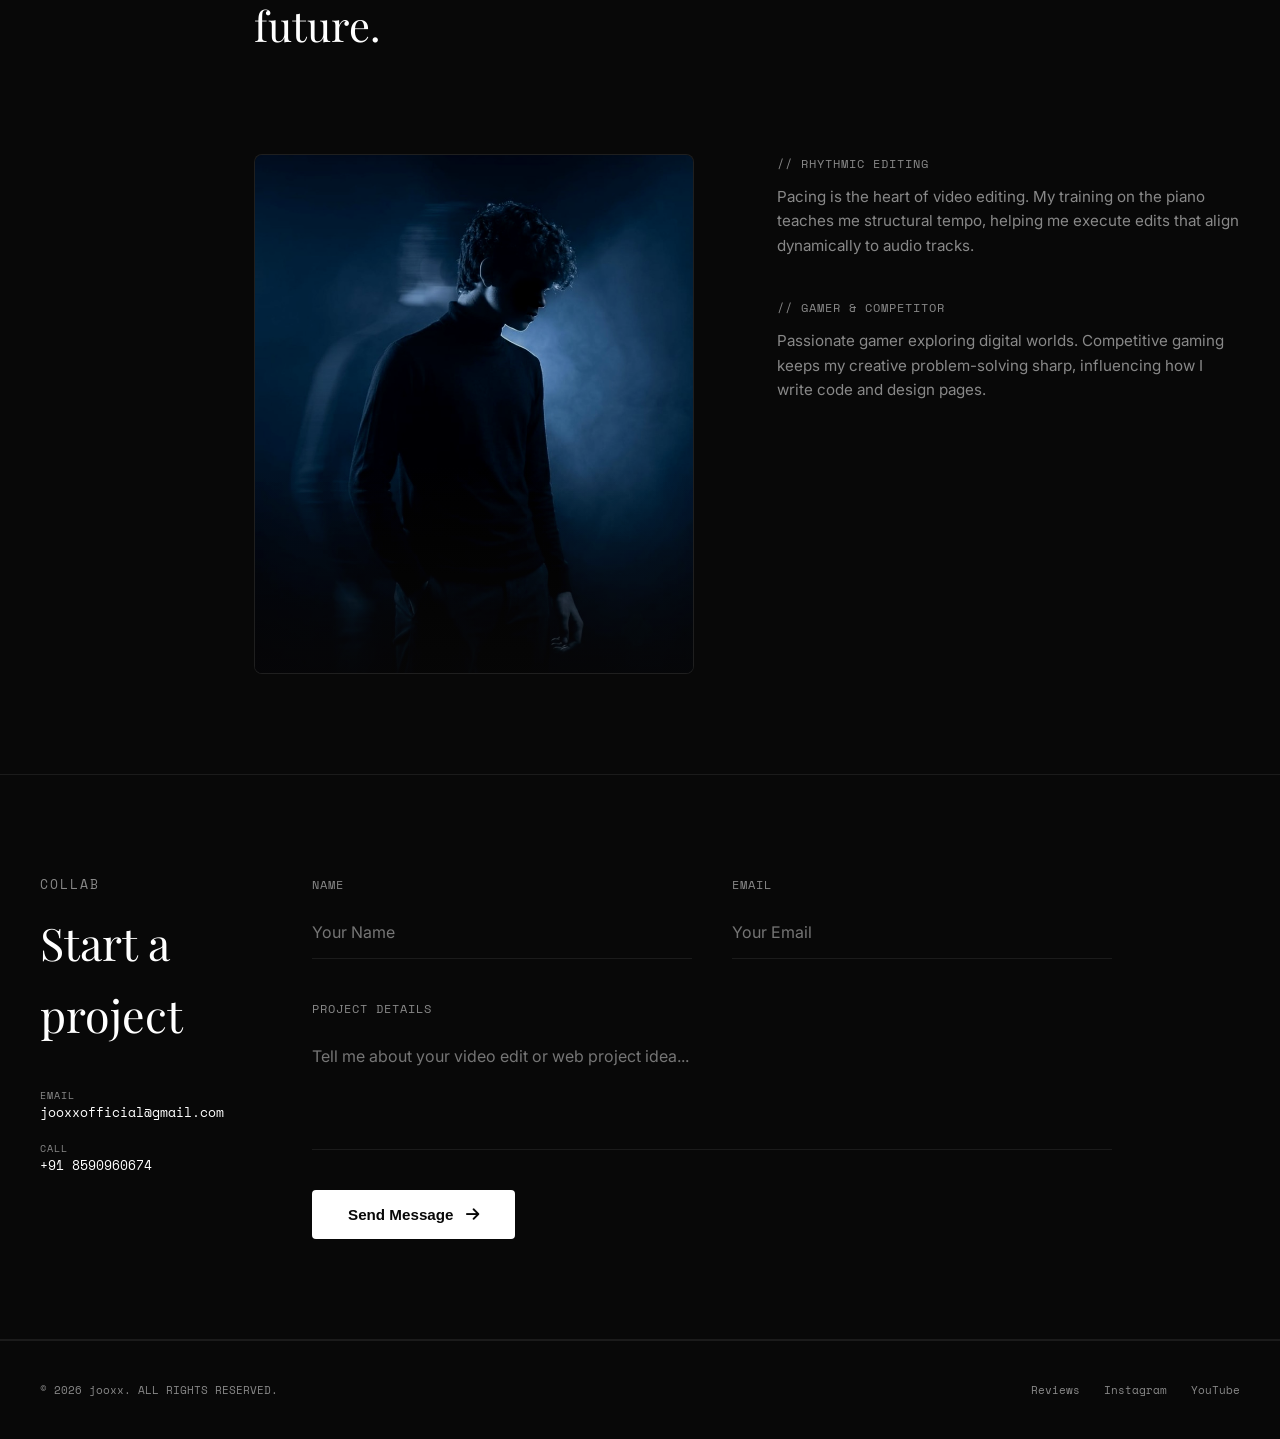
==== commit 2e28d6f3: "feat: embed looping video editing highlight as Slide 1 background on hero showcase homepage" ====
--- a/index.html
+++ b/index.html
@@ -52,7 +52,9 @@
                 
                 <!-- Slide 1 -->
                 <div class="slide active" data-slide="0">
-                    <div class="slide-visual visual-bg-1"></div>
+                    <div class="slide-visual" style="background: #000; overflow: hidden;">
+                        <video src="projects/videos/fully_finished.mp4" autoplay loop muted playsinline style="width: 100%; height: 100%; object-fit: cover; opacity: 0.35;"></video>
+                    </div>
                     <div class="slide-details">
                         <span class="slide-number">01 / 03</span>
                         <a href="projects/" class="slide-title-link transition-link">
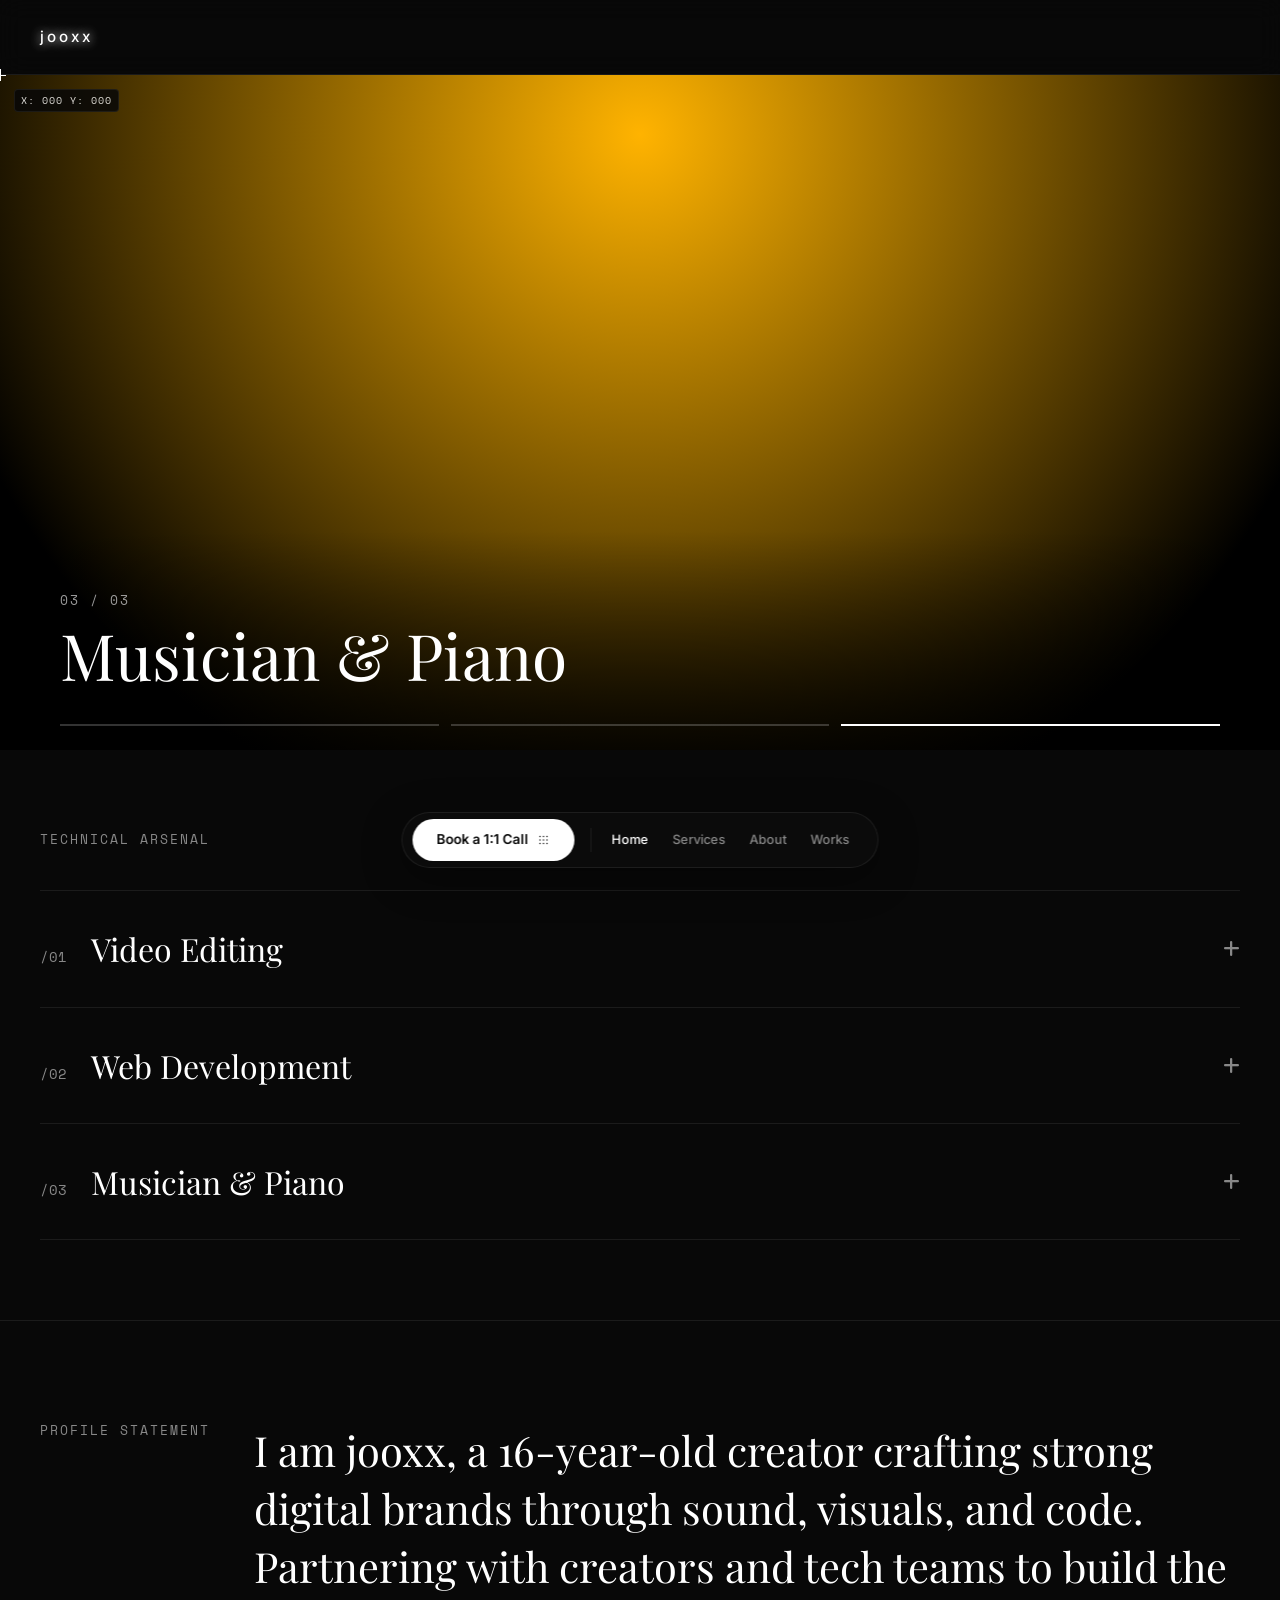
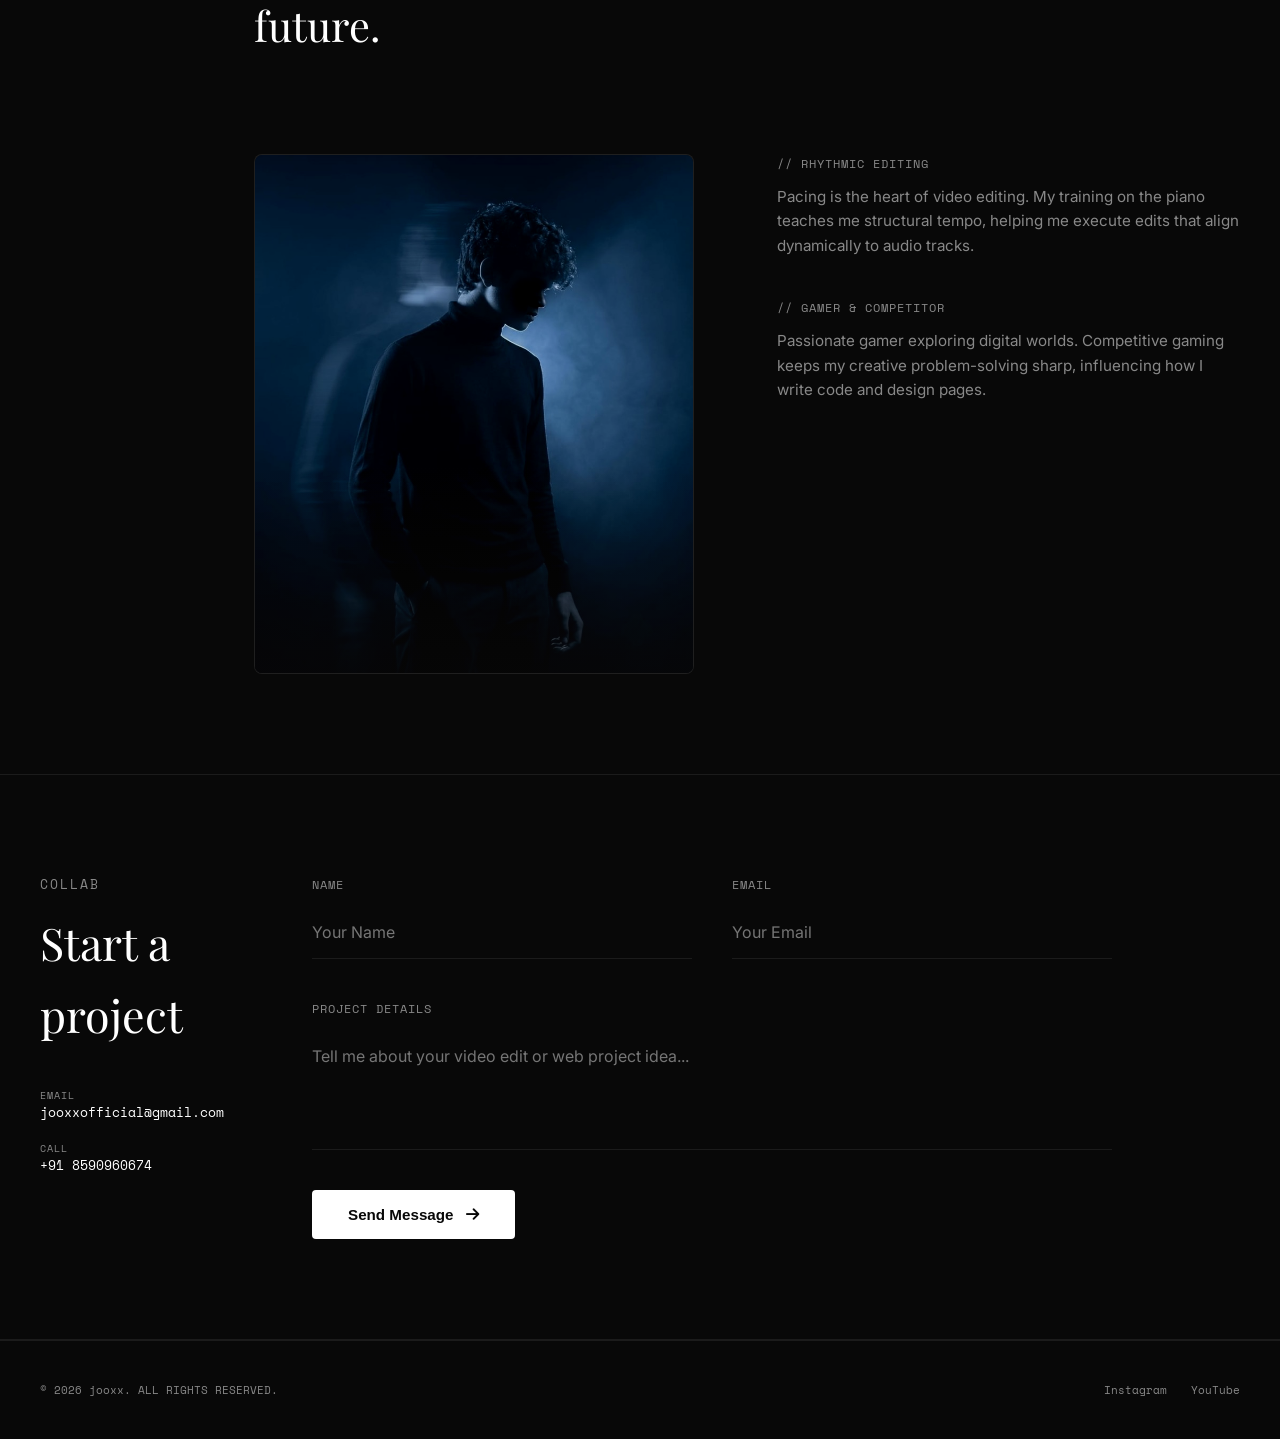
==== commit a3ac1c28: "revert: remove reviews navigation links from home page navigation dock and footer" ====
--- a/index.html
+++ b/index.html
@@ -52,8 +52,22 @@
                 
                 <!-- Slide 1 -->
                 <div class="slide active" data-slide="0">
-                    <div class="slide-visual" style="background: #000; overflow: hidden;">
-                        <video src="projects/videos/fully_finished.mp4" autoplay loop muted playsinline style="width: 100%; height: 100%; object-fit: cover; opacity: 0.35;"></video>
+                    <div class="slide-visual" style="background: #000; overflow: hidden; position: relative;">
+                        <!-- Seamless Video Grid Poster Wall -->
+                        <div class="video-poster-wall" style="display: grid; grid-template-columns: repeat(4, 1fr); grid-template-rows: repeat(3, 1fr); width: 100%; height: 100%; gap: 6px; opacity: 0.35; pointer-events: none;">
+                            <video src="projects/videos/fully_finished.mp4" autoplay loop muted playsinline style="width: 100%; height: 100%; object-fit: cover;"></video>
+                            <video src="projects/videos/edited_no_audio.mp4" autoplay loop muted playsinline style="width: 100%; height: 100%; object-fit: cover;"></video>
+                            <video src="projects/videos/first_motion_video_lays.mp4" autoplay loop muted playsinline style="width: 100%; height: 100%; object-fit: cover;"></video>
+                            <video src="projects/videos/motion_2.mp4" autoplay loop muted playsinline style="width: 100%; height: 100%; object-fit: cover;"></video>
+                            <video src="projects/videos/motion_3.mp4" autoplay loop muted playsinline style="width: 100%; height: 100%; object-fit: cover;"></video>
+                            <video src="projects/videos/lyrical.mp4" autoplay loop muted playsinline style="width: 100%; height: 100%; object-fit: cover;"></video>
+                            <video src="projects/videos/lyrical_2.mp4" autoplay loop muted playsinline style="width: 100%; height: 100%; object-fit: cover;"></video>
+                            <video src="projects/videos/whatsapp_video_5.mp4" autoplay loop muted playsinline style="width: 100%; height: 100%; object-fit: cover;"></video>
+                            <video src="projects/videos/whatsapp_video_4.mp4" autoplay loop muted playsinline style="width: 100%; height: 100%; object-fit: cover;"></video>
+                            <video src="projects/videos/whatsapp_video_3.mp4" autoplay loop muted playsinline style="width: 100%; height: 100%; object-fit: cover;"></video>
+                            <video src="projects/videos/whatsapp_video_2.mp4" autoplay loop muted playsinline style="width: 100%; height: 100%; object-fit: cover;"></video>
+                            <video src="projects/videos/whatsapp_video_1.mp4" autoplay loop muted playsinline style="width: 100%; height: 100%; object-fit: cover;"></video>
+                        </div>
                     </div>
                     <div class="slide-details">
                         <span class="slide-number">01 / 03</span>
@@ -289,7 +303,6 @@
                 <a href="#services" class="dock-link">Services</a>
                 <a href="#about" class="dock-link">About</a>
                 <a href="projects/" class="dock-link transition-link">Works</a>
-                <a href="reviews/" class="dock-link transition-link">Reviews</a>
             </nav>
         </div>
     </div>
@@ -301,9 +314,9 @@
                 <i class="fa-solid fa-house"></i>
                 <span>Home</span>
             </a>
-            <a href="reviews/" class="mobile-dock-link transition-link">
-                <i class="fa-solid fa-star"></i>
-                <span>Reviews</span>
+            <a href="#services" class="mobile-dock-link">
+                <i class="fa-solid fa-briefcase"></i>
+                <span>Services</span>
             </a>
             <a href="booking/" class="mobile-dock-action-btn transition-link">
                 <div class="action-icon-circle">
@@ -326,7 +339,6 @@
         <div class="footer-inner">
             <span class="footer-copy">© 2026 jooxx. ALL RIGHTS RESERVED.</span>
             <div class="footer-links">
-                <a href="reviews/" class="footer-link transition-link">Reviews</a>
                 <a href="https://www.instagram.com/captain_jooxx" target="_blank" class="footer-link">Instagram</a>
                 <a href="https://www.youtube.com/@CaptainJOOXX/featured" target="_blank" class="footer-link">YouTube</a>
             </div>
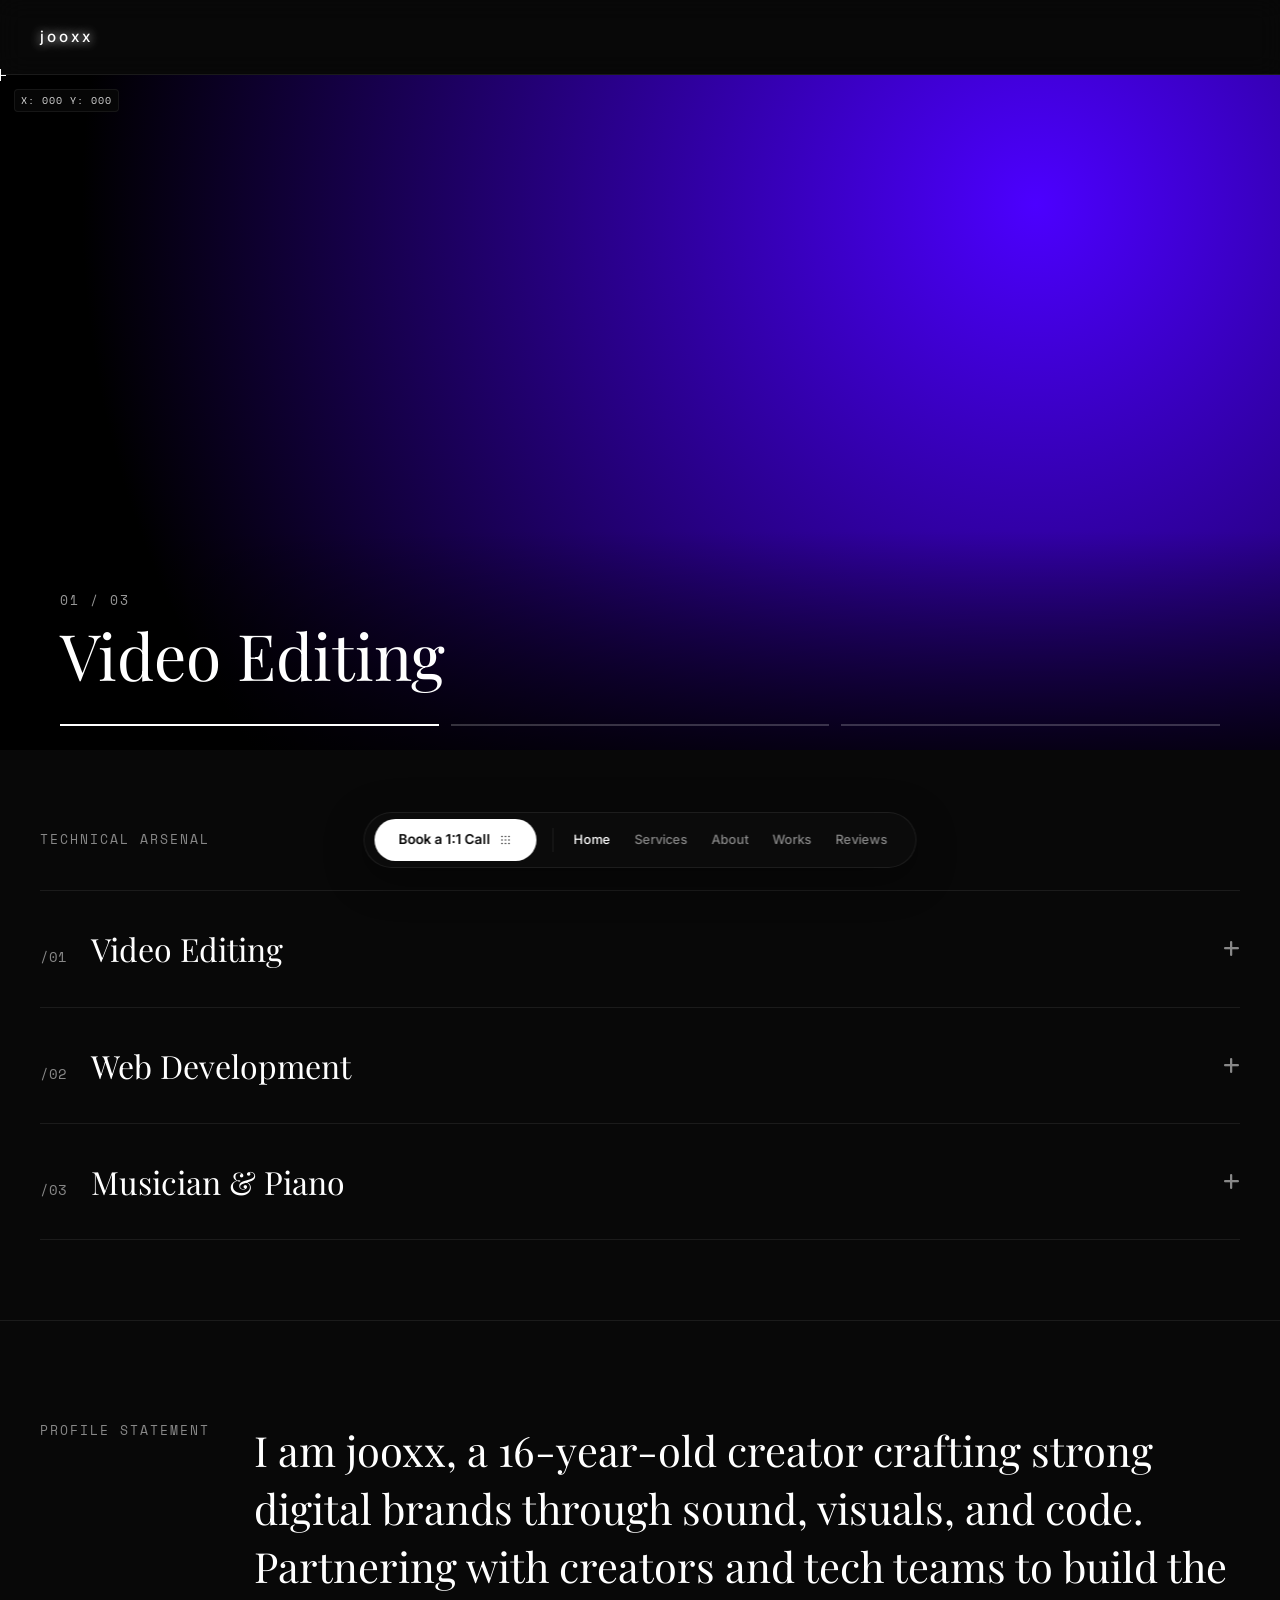
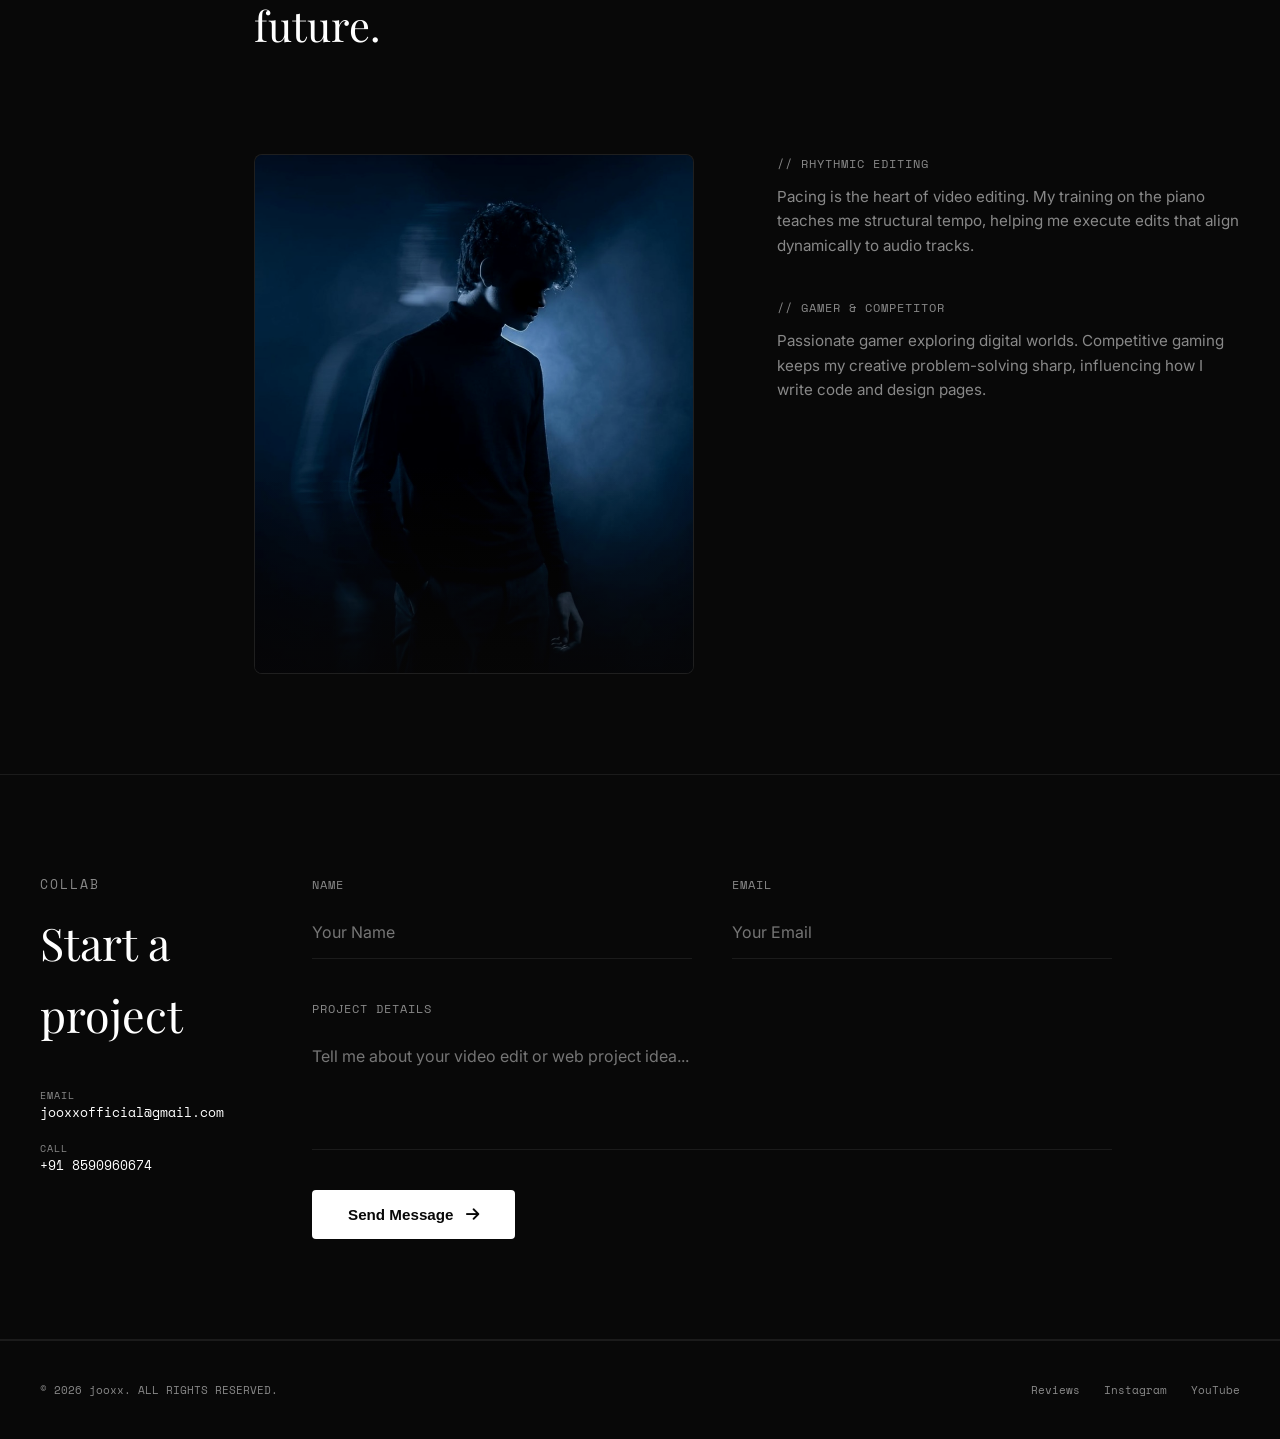
==== commit 3da73c96: "design: restore reviews navigation links across home page docks and footer while undoing background " ====
--- a/index.html
+++ b/index.html
@@ -52,23 +52,7 @@
                 
                 <!-- Slide 1 -->
                 <div class="slide active" data-slide="0">
-                    <div class="slide-visual" style="background: #000; overflow: hidden; position: relative;">
-                        <!-- Seamless Video Grid Poster Wall -->
-                        <div class="video-poster-wall" style="display: grid; grid-template-columns: repeat(4, 1fr); grid-template-rows: repeat(3, 1fr); width: 100%; height: 100%; gap: 6px; opacity: 0.35; pointer-events: none;">
-                            <video src="projects/videos/fully_finished.mp4" autoplay loop muted playsinline style="width: 100%; height: 100%; object-fit: cover;"></video>
-                            <video src="projects/videos/edited_no_audio.mp4" autoplay loop muted playsinline style="width: 100%; height: 100%; object-fit: cover;"></video>
-                            <video src="projects/videos/first_motion_video_lays.mp4" autoplay loop muted playsinline style="width: 100%; height: 100%; object-fit: cover;"></video>
-                            <video src="projects/videos/motion_2.mp4" autoplay loop muted playsinline style="width: 100%; height: 100%; object-fit: cover;"></video>
-                            <video src="projects/videos/motion_3.mp4" autoplay loop muted playsinline style="width: 100%; height: 100%; object-fit: cover;"></video>
-                            <video src="projects/videos/lyrical.mp4" autoplay loop muted playsinline style="width: 100%; height: 100%; object-fit: cover;"></video>
-                            <video src="projects/videos/lyrical_2.mp4" autoplay loop muted playsinline style="width: 100%; height: 100%; object-fit: cover;"></video>
-                            <video src="projects/videos/whatsapp_video_5.mp4" autoplay loop muted playsinline style="width: 100%; height: 100%; object-fit: cover;"></video>
-                            <video src="projects/videos/whatsapp_video_4.mp4" autoplay loop muted playsinline style="width: 100%; height: 100%; object-fit: cover;"></video>
-                            <video src="projects/videos/whatsapp_video_3.mp4" autoplay loop muted playsinline style="width: 100%; height: 100%; object-fit: cover;"></video>
-                            <video src="projects/videos/whatsapp_video_2.mp4" autoplay loop muted playsinline style="width: 100%; height: 100%; object-fit: cover;"></video>
-                            <video src="projects/videos/whatsapp_video_1.mp4" autoplay loop muted playsinline style="width: 100%; height: 100%; object-fit: cover;"></video>
-                        </div>
-                    </div>
+                    <div class="slide-visual visual-bg-1"></div>
                     <div class="slide-details">
                         <span class="slide-number">01 / 03</span>
                         <a href="projects/" class="slide-title-link transition-link">
@@ -303,6 +287,7 @@
                 <a href="#services" class="dock-link">Services</a>
                 <a href="#about" class="dock-link">About</a>
                 <a href="projects/" class="dock-link transition-link">Works</a>
+                <a href="reviews/" class="dock-link transition-link">Reviews</a>
             </nav>
         </div>
     </div>
@@ -314,9 +299,9 @@
                 <i class="fa-solid fa-house"></i>
                 <span>Home</span>
             </a>
-            <a href="#services" class="mobile-dock-link">
-                <i class="fa-solid fa-briefcase"></i>
-                <span>Services</span>
+            <a href="reviews/" class="mobile-dock-link transition-link">
+                <i class="fa-solid fa-star"></i>
+                <span>Reviews</span>
             </a>
             <a href="booking/" class="mobile-dock-action-btn transition-link">
                 <div class="action-icon-circle">
@@ -339,6 +324,7 @@
         <div class="footer-inner">
             <span class="footer-copy">© 2026 jooxx. ALL RIGHTS RESERVED.</span>
             <div class="footer-links">
+                <a href="reviews/" class="footer-link transition-link">Reviews</a>
                 <a href="https://www.instagram.com/captain_jooxx" target="_blank" class="footer-link">Instagram</a>
                 <a href="https://www.youtube.com/@CaptainJOOXX/featured" target="_blank" class="footer-link">YouTube</a>
             </div>
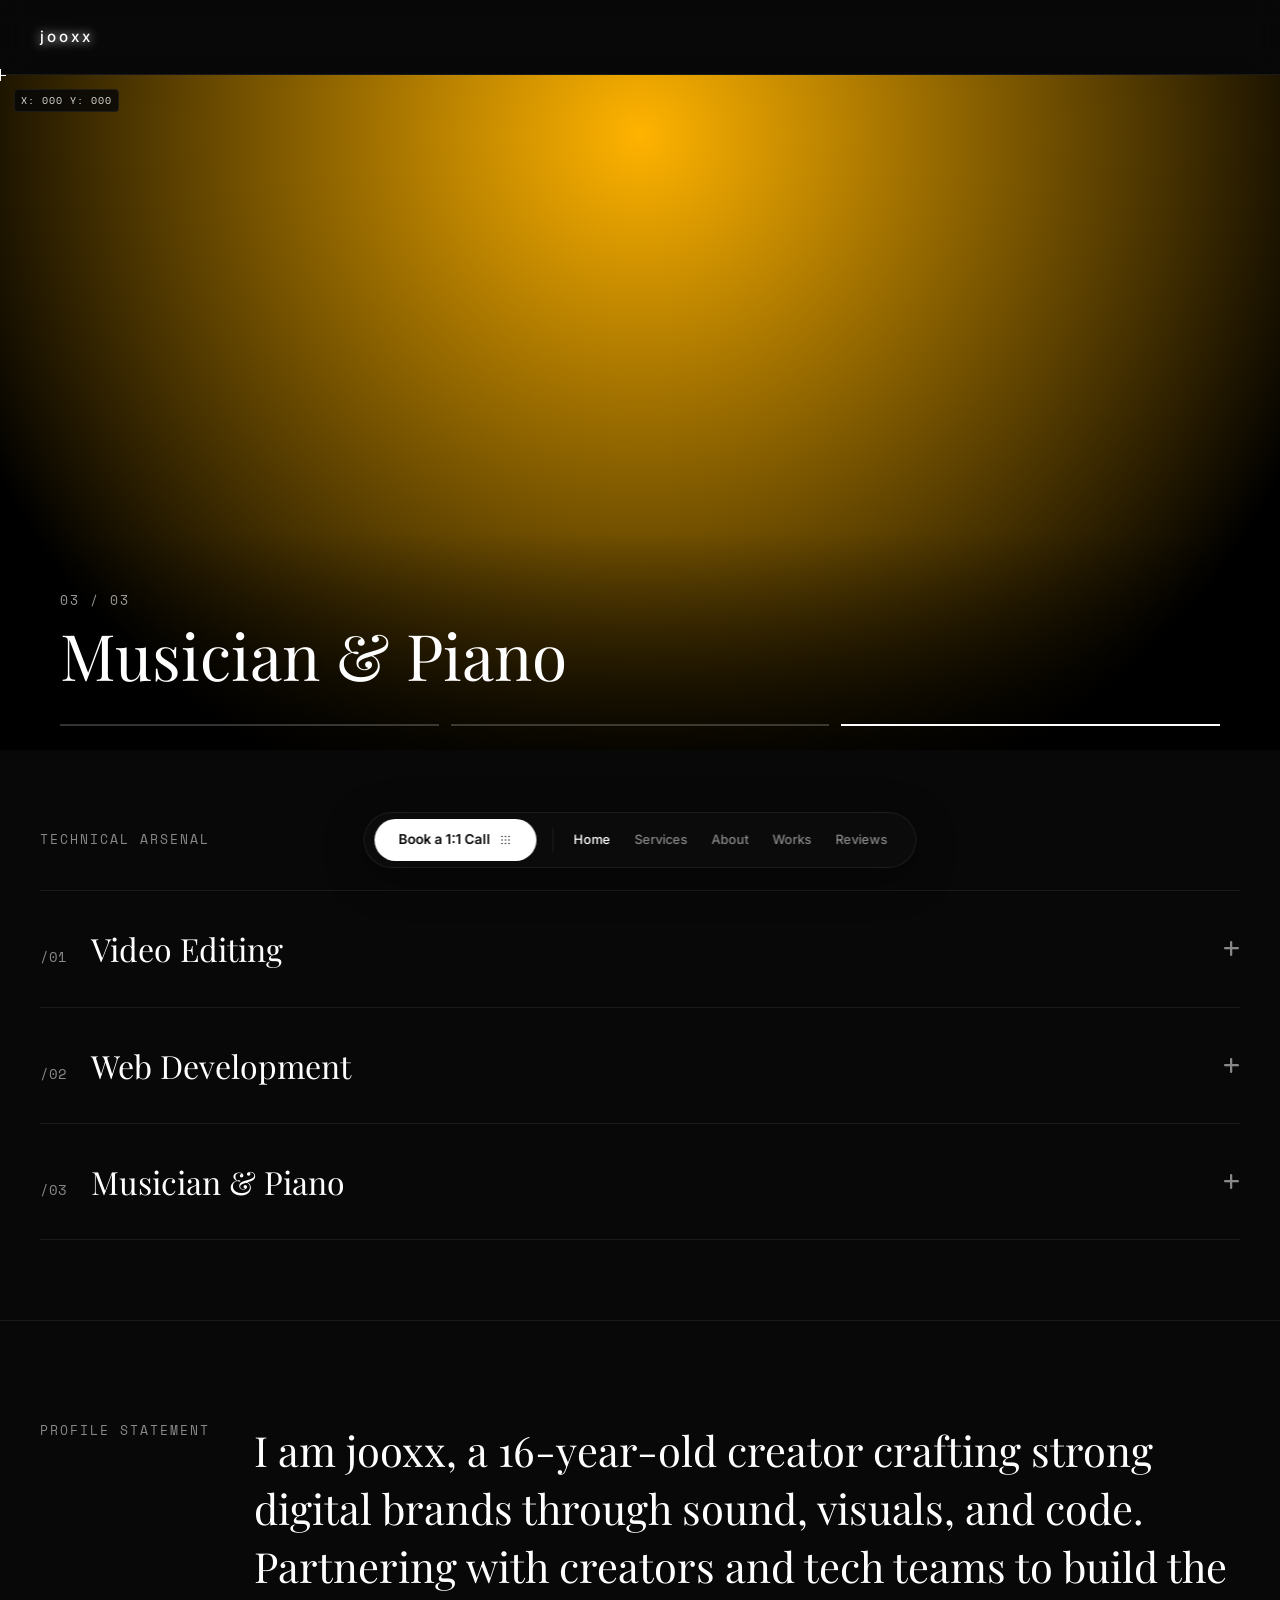
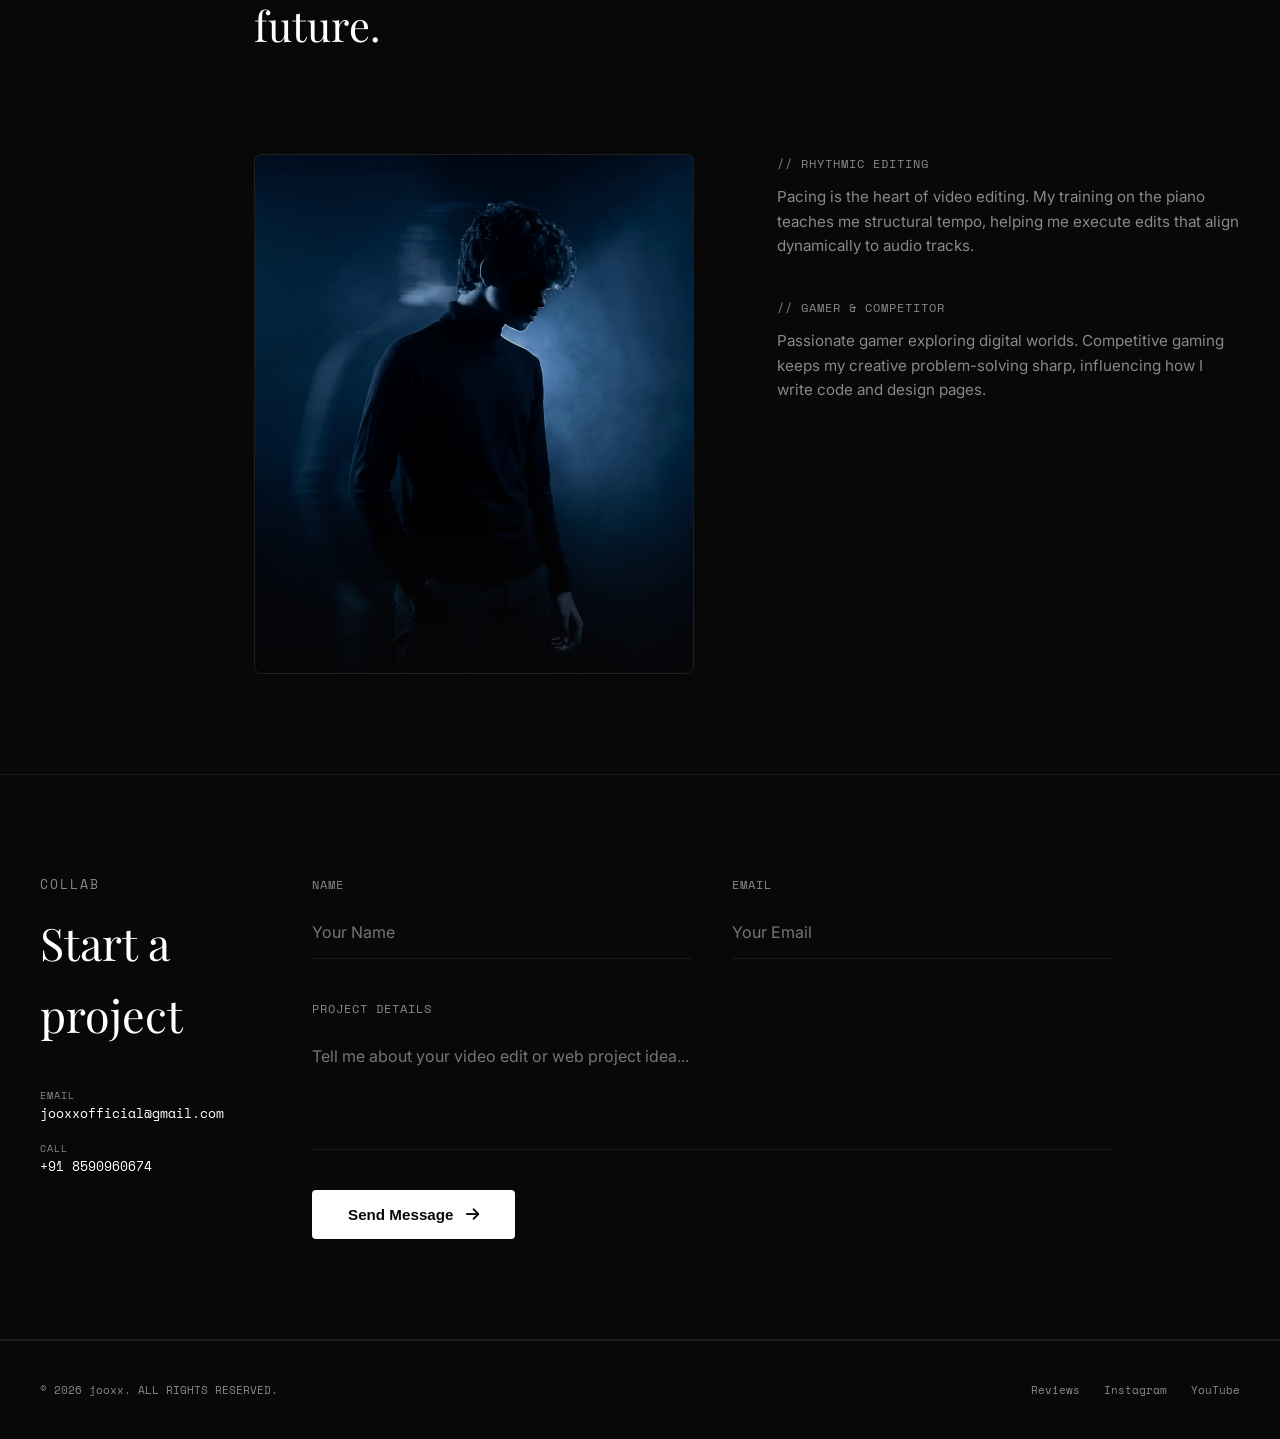
==== commit 4bc19b36: "feat: implement global fade-in reveal scroll transitions across all sections, elements, and subpages" ====
--- a/index.html
+++ b/index.html
@@ -102,10 +102,10 @@
         <!-- Services & Capabilities Section (Outline Grid Style) -->
         <section id="services" class="services-grid-section">
             <div class="grid-container">
-                <div class="section-label">Technical Arsenal</div>
+                <div class="section-label fade-reveal">Technical Arsenal</div>
                 
                 <!-- Row 1 -->
-                <div class="grid-row" data-expand="video">
+                <div class="grid-row fade-reveal" style="transition-delay: 0.05s;" data-expand="video">
                     <div class="row-header">
                         <div class="row-title">
                             <span class="row-index">/01</span>
@@ -129,7 +129,7 @@
                 </div>
 
                 <!-- Row 2 -->
-                <div class="grid-row" data-expand="web">
+                <div class="grid-row fade-reveal" style="transition-delay: 0.1s;" data-expand="web">
                     <div class="row-header">
                         <div class="row-title">
                             <span class="row-index">/02</span>
@@ -150,7 +150,7 @@
                 </div>
 
                 <!-- Row 3 -->
-                <div class="grid-row" data-expand="piano">
+                <div class="grid-row fade-reveal" style="transition-delay: 0.15s;" data-expand="piano">
                     <div class="row-header">
                         <div class="row-title">
                             <span class="row-index">/03</span>
@@ -178,20 +178,20 @@
         <!-- About Section (Asymmetric Minimal Layout) -->
         <section id="about" class="about-editorial-section">
             <div class="about-container">
-                <div class="about-label">Profile Statement</div>
-                <div class="about-main-text">
+                <div class="about-label fade-reveal">Profile Statement</div>
+                <div class="about-main-text fade-reveal" style="transition-delay: 0.05s;">
                     <p class="editorial-statement">
                         I am jooxx, a 16-year-old creator crafting strong digital brands through sound, visuals, and code. Partnering with creators and tech teams to build the future.
                     </p>
                 </div>
                 <div class="about-sub-grid">
                     <div class="sub-col">
-                        <div class="about-photo-frame">
+                        <div class="about-photo-frame fade-reveal" style="transition-delay: 0.1s;">
                             <div class="about-photo-overlay"></div>
                             <img src="me.jpg" alt="jooxx" class="about-photo">
                         </div>
                     </div>
-                    <div class="sub-col about-details-col">
+                    <div class="sub-col about-details-col fade-reveal" style="transition-delay: 0.15s;">
                         <div>
                             <span class="mono-label">// Rhythmic Editing</span>
                             <p>Pacing is the heart of video editing. My training on the piano teaches me structural tempo, helping me execute edits that align dynamically to audio tracks.</p>
@@ -209,9 +209,9 @@
         <section id="contact" class="contact-editorial-section">
             <div class="contact-container">
                 <div class="contact-header-layout">
-                    <span class="contact-label">Collab</span>
-                    <h2>Start a project</h2>
-                    <div class="contact-meta-list" style="margin-top: 24px; display: flex; flex-direction: column; gap: 16px; font-family: var(--font-mono); font-size: 0.8rem; color: var(--text-muted);">
+                    <span class="contact-label fade-reveal">Collab</span>
+                    <h2 class="fade-reveal" style="transition-delay: 0.05s;">Start a project</h2>
+                    <div class="contact-meta-list fade-reveal" style="transition-delay: 0.1s; margin-top: 24px; display: flex; flex-direction: column; gap: 16px; font-family: var(--font-mono); font-size: 0.8rem; color: var(--text-muted);">
                         <div>
                             <span style="display: block; font-size: 0.65rem; text-transform: uppercase; letter-spacing: 1px;">Email</span>
                             <a href="mailto:jooxxofficial@gmail.com" class="footer-link" style="color: var(--text-color);">jooxxofficial@gmail.com</a>
@@ -231,7 +231,8 @@
                       method="POST" 
                       target="hidden_collab_iframe" 
                       onsubmit="collab_submitted=true;"
-                      class="studio-form">
+                      class="studio-form fade-reveal"
+                      style="transition-delay: 0.1s;">
                     <div class="form-grid">
                         <div class="form-group">
                             <label for="user-name" class="mono-label">Name</label>
--- a/style.css
+++ b/style.css
@@ -1036,3 +1036,17 @@
         cursor: auto !important;
     }
 }
+
+/* Global Fade-in Reveal Engine */
+.fade-reveal {
+    opacity: 0;
+    transform: translateY(20px);
+    transition: opacity 1.2s cubic-bezier(0.16, 1, 0.3, 1), 
+                transform 1.2s cubic-bezier(0.16, 1, 0.3, 1);
+    will-change: opacity, transform;
+}
+
+.fade-reveal.visible {
+    opacity: 1;
+    transform: translateY(0);
+}
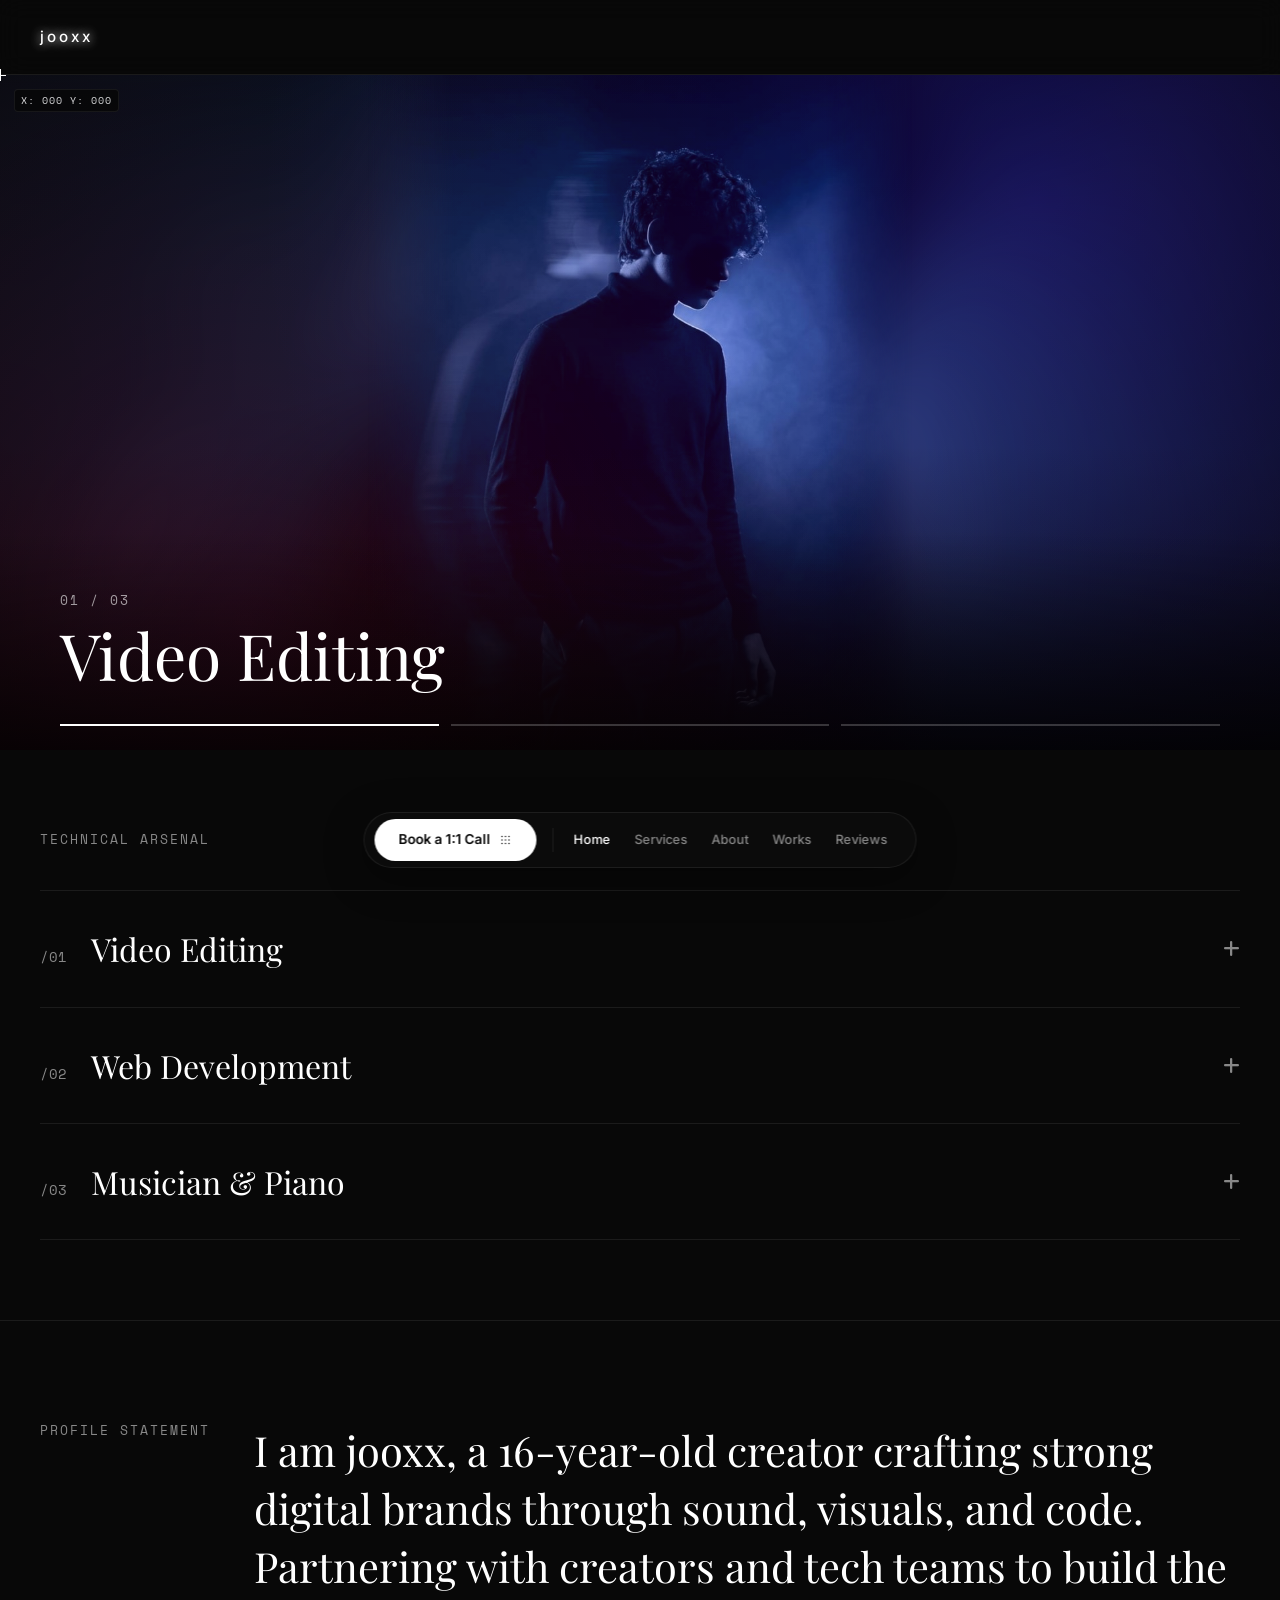
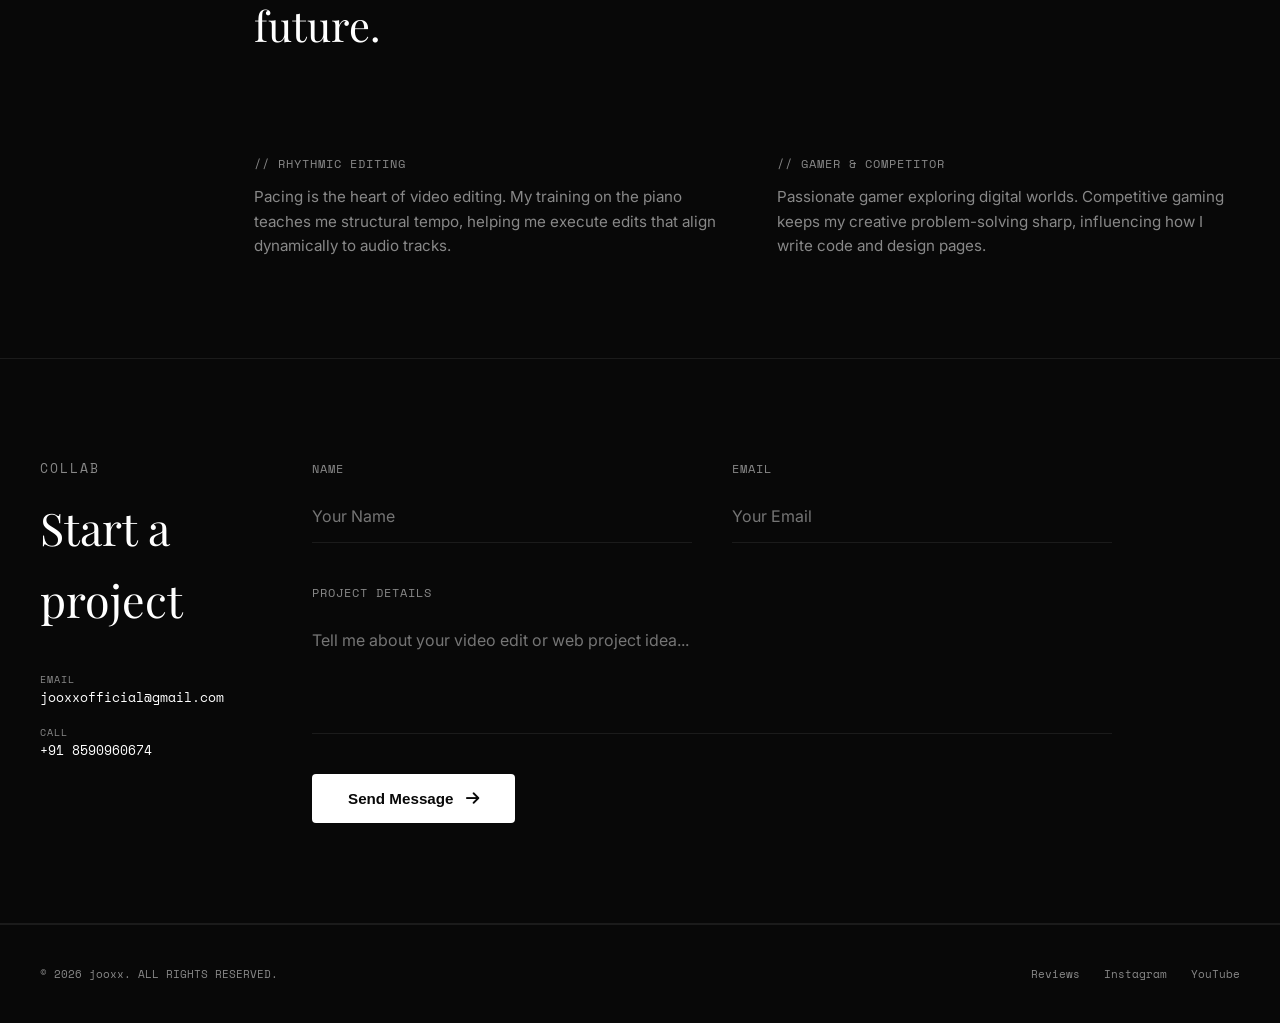
==== commit 3153e6d4: "Move portrait photo to hero showcase background across all slides" ====
--- a/index.html
+++ b/index.html
@@ -47,6 +47,13 @@
     <main class="studio-main">
         
         <section id="hero" class="hero-showcase">
+            <!-- Persistent Hero Portrait Background -->
+            <div class="hero-bg-media">
+                <img src="me.jpg" alt="" aria-hidden="true" class="hero-bg-ambient">
+                <img src="me.jpg" alt="jooxx" class="hero-bg-photo" fetchpriority="high">
+                <div class="hero-bg-vignette"></div>
+            </div>
+
             <!-- Active Slide Track -->
             <div class="slides-container">
                 
@@ -185,21 +192,13 @@
                     </p>
                 </div>
                 <div class="about-sub-grid">
-                    <div class="sub-col">
-                        <div class="about-photo-frame fade-reveal" style="transition-delay: 0.1s;">
-                            <div class="about-photo-overlay"></div>
-                            <img src="me.jpg" alt="jooxx" class="about-photo">
-                        </div>
-                    </div>
-                    <div class="sub-col about-details-col fade-reveal" style="transition-delay: 0.15s;">
-                        <div>
-                            <span class="mono-label">// Rhythmic Editing</span>
-                            <p>Pacing is the heart of video editing. My training on the piano teaches me structural tempo, helping me execute edits that align dynamically to audio tracks.</p>
-                        </div>
-                        <div style="margin-top: 40px;">
-                            <span class="mono-label">// Gamer & Competitor</span>
-                            <p>Passionate gamer exploring digital worlds. Competitive gaming keeps my creative problem-solving sharp, influencing how I write code and design pages.</p>
-                        </div>
+                    <div class="sub-col fade-reveal" style="transition-delay: 0.1s;">
+                        <span class="mono-label">// Rhythmic Editing</span>
+                        <p>Pacing is the heart of video editing. My training on the piano teaches me structural tempo, helping me execute edits that align dynamically to audio tracks.</p>
+                    </div>
+                    <div class="sub-col fade-reveal" style="transition-delay: 0.15s;">
+                        <span class="mono-label">// Gamer & Competitor</span>
+                        <p>Passionate gamer exploring digital worlds. Competitive gaming keeps my creative problem-solving sharp, influencing how I write code and design pages.</p>
                     </div>
                 </div>
             </div>
--- a/style.css
+++ b/style.css
@@ -289,13 +289,65 @@
     height: 75vh;
     position: relative;
     overflow: hidden;
-    background-color: #000;
+    background-color: #02060d;
+}
+
+.hero-bg-media {
+    position: absolute;
+    inset: 0;
+    width: 100%;
+    height: 100%;
+    z-index: 0;
+    display: flex;
+    justify-content: center;
+    align-items: center;
+    overflow: hidden;
+    pointer-events: none;
+}
+
+.hero-bg-ambient {
+    position: absolute;
+    inset: -10%;
+    width: 120%;
+    height: 120%;
+    object-fit: cover;
+    object-position: center 25%;
+    filter: blur(45px) brightness(0.55) saturate(1.15);
+    opacity: 0.85;
+    z-index: 0;
+}
+
+.hero-bg-photo {
+    position: relative;
+    z-index: 1;
+    height: 100%;
+    width: auto;
+    max-width: 100%;
+    object-fit: cover;
+    object-position: center top;
+    filter: brightness(0.95) contrast(1.05);
+    mask-image: linear-gradient(to right, transparent 0%, black 16%, black 84%, transparent 100%);
+    -webkit-mask-image: linear-gradient(to right, transparent 0%, black 16%, black 84%, transparent 100%);
+    transition: transform 1.8s cubic-bezier(0.16, 1, 0.3, 1);
+}
+
+.hero-showcase:hover .hero-bg-photo {
+    transform: scale(1.02);
+}
+
+.hero-bg-vignette {
+    position: absolute;
+    inset: 0;
+    z-index: 2;
+    background: radial-gradient(circle at center, transparent 40%, rgba(8, 8, 8, 0.65) 100%),
+                linear-gradient(to top, rgba(8, 8, 8, 0.85) 0%, transparent 45%);
 }
 
 .slides-container {
     width: 100%;
     height: 100%;
     position: relative;
+    z-index: 3;
 }
 
 .slide {
@@ -333,16 +385,16 @@
     transform: scale(1.03);
 }
 
-/* Mesh Gradients mimicking high-end editor pages */
-.visual-bg-1 { background: radial-gradient(circle at 80% 20%, #4c00ff 0%, #000000 80%), radial-gradient(circle at 20% 80%, #ff0055 0%, #000000 70%); }
-.visual-bg-2 { background: radial-gradient(circle at 10% 10%, #00d2ff 0%, #000000 75%), radial-gradient(circle at 90% 90%, #000428 0%, #000000 80%); }
-.visual-bg-3 { background: radial-gradient(circle at 50% 10%, #ffb300 0%, #000000 80%), radial-gradient(circle at 80% 80%, #6e0000 0%, #000000 70%); }
+/* Subtle ambient glows over the portrait for each slide */
+.visual-bg-1 { background: radial-gradient(circle at 80% 20%, rgba(76, 0, 255, 0.22) 0%, transparent 65%), radial-gradient(circle at 20% 80%, rgba(255, 0, 85, 0.15) 0%, transparent 60%); }
+.visual-bg-2 { background: radial-gradient(circle at 15% 20%, rgba(0, 210, 255, 0.2) 0%, transparent 65%), radial-gradient(circle at 85% 85%, rgba(0, 60, 255, 0.18) 0%, transparent 65%); }
+.visual-bg-3 { background: radial-gradient(circle at 75% 20%, rgba(255, 179, 0, 0.18) 0%, transparent 65%), radial-gradient(circle at 20% 80%, rgba(110, 0, 0, 0.2) 0%, transparent 60%); }
 
 .slide-details {
     position: relative;
     z-index: 5;
     padding: 60px;
-    background: linear-gradient(to top, rgba(0,0,0,0.8) 0%, transparent 100%);
+    background: linear-gradient(to top, rgba(0,0,0,0.75) 0%, transparent 100%);
     width: 100%;
 }
 
@@ -963,6 +1015,15 @@
     .hero-showcase {
         height: 60vh !important;
     }
+
+    .hero-bg-photo {
+        width: 100%;
+        height: 100%;
+        object-fit: cover;
+        object-position: center 15%;
+        mask-image: none;
+        -webkit-mask-image: none;
+    }
     
     .slide-details {
         padding: 24px 20px 100px 20px;
